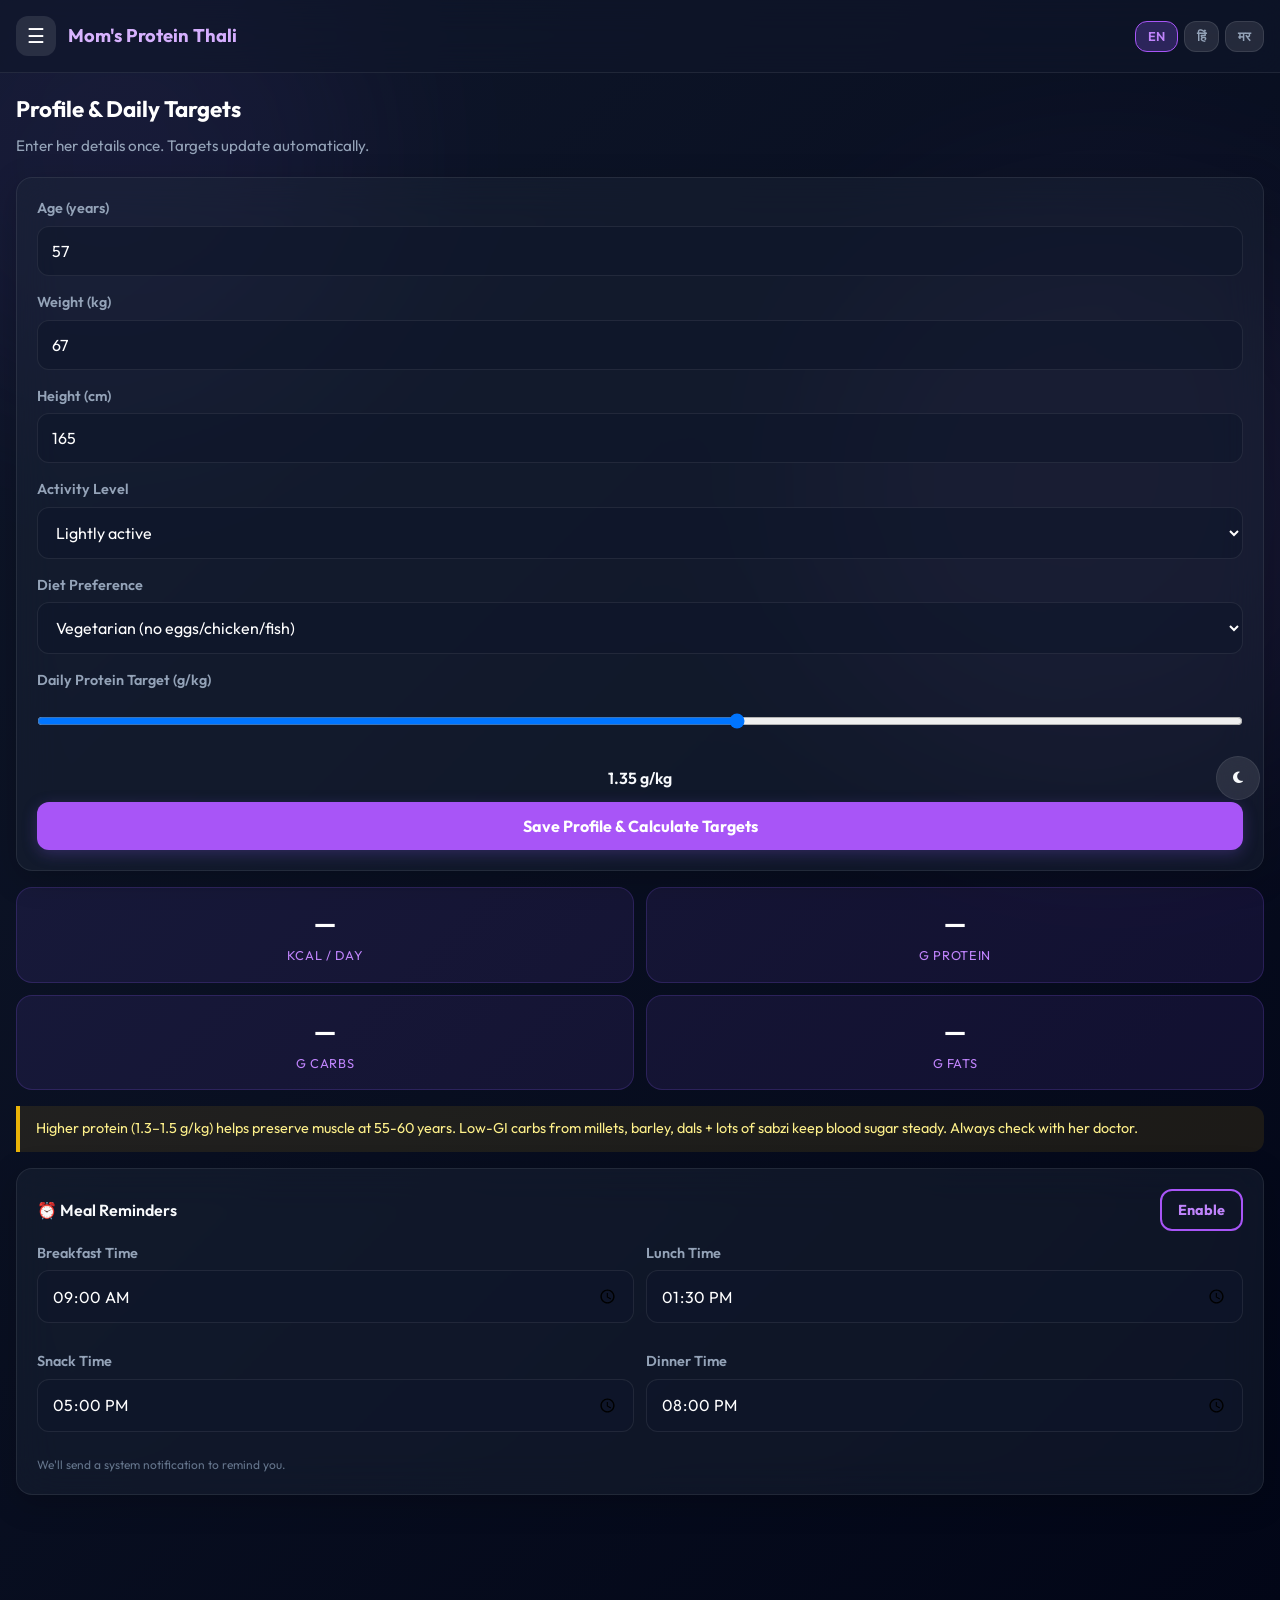
==== foodApp/index.html @ 3f360273 "fix: adjust theme toggle for mobile view and add toggle to Gym App" ====
<!DOCTYPE html>
<html lang="en">
<head>
<meta charset="UTF-8">
<meta name="viewport" content="width=device-width, initial-scale=1.0, maximum-scale=1.0, user-scalable=no">
<title>Mom's Protein Thali - Offline</title>
<link rel="preconnect" href="https://fonts.googleapis.com">
<link rel="preconnect" href="https://fonts.gstatic.com" crossorigin>
<link href="https://fonts.googleapis.com/css2?family=Outfit:wght@300;400;500;600;700;800&display=swap" rel="stylesheet">
<link rel="stylesheet" href="https://cdnjs.cloudflare.com/ajax/libs/font-awesome/6.4.0/css/all.min.css">
<style>
:root {
  --bg-gradient-start: #0f172a; --bg-gradient-end: #020617;
  --card-bg: rgba(30, 41, 59, 0.4); --card-border: rgba(255, 255, 255, 0.08);
  --card-hover-bg: rgba(30, 41, 59, 0.7); --card-hover-border: rgba(139, 92, 246, 0.4);
  --text-main: #f8fafc; --text-muted: #94a3b8;
  --accent: #a855f7; --accent-light: #c084fc; --accent-glow: rgba(139, 92, 246, 0.25);
  --green: #22c55e;
}
*{box-sizing:border-box;margin:0;padding:0}
body{font-family:'Outfit',-apple-system,BlinkMacSystemFont,sans-serif;background:linear-gradient(135deg,var(--bg-gradient-start) 0%,var(--bg-gradient-end) 100%);color:var(--text-main);line-height:1.5;padding-bottom:80px;min-height:100vh;overflow-x:hidden;}
.blob{position:absolute;filter:blur(100px);z-index:-1;opacity:0.5;animation:float 10s infinite alternate ease-in-out;}
.blob-1{top:-10%;left:-10%;width:500px;height:500px;background:rgba(139,92,246,0.15);border-radius:50%;}
.blob-2{bottom:10%;right:-10%;width:600px;height:600px;background:rgba(192,132,252,0.15);border-radius:50%;animation-delay:-5s;}
@keyframes float { 0% { transform:translate(0,0) scale(1); } 100% { transform:translate(50px,30px) scale(1.1); } }

.header{background:rgba(15,23,42,0.6);backdrop-filter:blur(20px);-webkit-backdrop-filter:blur(20px);color:white;padding:16px;display:flex;align-items:center;gap:12px;position:sticky;top:0;z-index:100;border-bottom:1px solid var(--card-border);}
.header h1{font-size:1.15rem;font-weight:700;flex:1;background:linear-gradient(to right,#d8b4fe,#c084fc);-webkit-background-clip:text;-webkit-text-fill-color:transparent;}
.menu-btn{background:rgba(255,255,255,.1);border:none;color:white;width:40px;height:40px;border-radius:12px;font-size:20px;cursor:pointer;transition:background 0.2s;}
.menu-btn:hover{background:rgba(255,255,255,.2);}
.lang-btns{display:flex;gap:6px}
.lang-btn{background:rgba(255,255,255,.1);border:1px solid rgba(255,255,255,0.1);color:var(--text-muted);padding:6px 12px;border-radius:12px;font-size:0.8rem;font-family:'Outfit';font-weight:600;cursor:pointer;transition:all 0.2s;}
.lang-btn.active{background:var(--accent-glow);color:var(--accent-light);border-color:var(--accent);}
.sidebar{position:fixed;top:0;left:-280px;width:280px;height:100%;background:rgba(15,23,42,0.95);backdrop-filter:blur(30px);-webkit-backdrop-filter:blur(30px);z-index:200;transition:left .3s cubic-bezier(0.4,0,0.2,1);border-right:1px solid var(--card-border);display:flex;flex-direction:column}
.sidebar.open{left:0}
.sidebar-header{background:rgba(255,255,255,0.05);color:white;padding:24px 16px;font-weight:700;font-size:1.2rem;border-bottom:1px solid var(--card-border);}
.sidebar nav{flex:1;padding:12px 0}
.sidebar a{display:flex;align-items:center;gap:12px;padding:16px 20px;color:var(--text-muted);text-decoration:none;font-size:1rem;font-weight:500;border-left:4px solid transparent;transition:all 0.2s;}
.sidebar a.active{background:rgba(139,92,246,0.1);color:white;border-left-color:var(--accent);}
.overlay{position:fixed;inset:0;background:rgba(0,0,0,.6);backdrop-filter:blur(4px);z-index:150;display:none}
.overlay.show{display:block}
.section{display:none;padding:20px 16px;position:relative;z-index:10;}
.section.active{display:block}
h2{font-size:1.4rem;font-weight:700;margin-bottom:8px;color:white;}
.sub{color:var(--text-muted);font-size:0.95rem;margin-bottom:20px}
.card{background:var(--card-bg);backdrop-filter:blur(20px);-webkit-backdrop-filter:blur(20px);border-radius:16px;padding:20px;margin-bottom:16px;border:1px solid var(--card-border);box-shadow:0 8px 32px rgba(0,0,0,0.2);}
label{display:block;font-size:0.9rem;font-weight:600;color:var(--text-muted);margin-bottom:6px}
input,select,textarea{width:100%;padding:14px;border:1px solid var(--card-border);border-radius:12px;font-size:1rem;font-family:'Outfit';margin-bottom:16px;background:rgba(15,23,42,0.6);color:white;outline:none;transition:all 0.3s;}
input:focus,select:focus,textarea:focus{border-color:var(--accent);box-shadow:0 0 15px var(--accent-glow);background:rgba(15,23,42,0.8);}
.btn{display:inline-block;background:var(--accent);color:white;border:none;padding:14px 20px;border-radius:12px;font-size:1rem;font-family:'Outfit';font-weight:700;cursor:pointer;text-align:center;transition:all 0.3s;box-shadow:0 4px 15px var(--accent-glow);}
.btn:hover{background:var(--accent-light);transform:translateY(-2px);box-shadow:0 6px 20px var(--accent-glow);}
.btn:active{transform:scale(.98)}
.btn-block{display:block;width:100%}
.btn-outline{background:transparent;color:var(--accent-light);border:2px solid var(--accent);box-shadow:none;}
.btn-outline:hover{background:var(--accent-glow);}
.btn-sm{padding:10px 16px;font-size:0.9rem}
.grid2{display:grid;grid-template-columns:1fr 1fr;gap:12px}
.macro-box{background:rgba(139,92,246,0.1);border-radius:16px;padding:16px;text-align:center;border:1px solid rgba(139,92,246,0.2);}
.macro-box .val{font-size:1.6rem;font-weight:700;color:white;}
.macro-box .lbl{font-size:0.8rem;color:var(--accent-light);text-transform:uppercase;letter-spacing:0.05em;margin-top:4px;}
.meal-card{background:var(--card-bg);border:1px solid var(--card-border);border-radius:16px;padding:16px;margin-bottom:12px;cursor:pointer;transition:all 0.2s;}
.meal-card:hover{border-color:var(--card-hover-border);background:var(--card-hover-bg);transform:translateY(-2px);}
.meal-card h3{font-size:1.05rem;font-weight:700;margin-bottom:6px;color:white;}
.meal-card .macros{font-size:0.85rem;color:var(--text-muted)}
.badge{display:inline-block;background:rgba(34,197,94,0.15);color:var(--green);font-size:0.75rem;font-family:'Outfit';font-weight:700;padding:4px 10px;border-radius:20px;border:1px solid rgba(34,197,94,0.3);}
.filters{display:flex;flex-wrap:wrap;gap:10px;margin-bottom:20px}
.filter-btn{padding:10px 16px;border-radius:12px;border:1px solid var(--card-border);background:rgba(15,23,42,0.5);font-size:0.9rem;font-family:'Outfit';font-weight:600;color:var(--text-muted);cursor:pointer;transition:all 0.2s;}
.filter-btn:hover{color:white;}
.filter-btn.active{background:var(--accent);color:white;border-color:var(--accent);box-shadow:0 4px 15px var(--accent-glow);}
.progress{height:12px;background:rgba(255,255,255,0.1);border-radius:6px;overflow:hidden;margin:10px 0;border:1px solid rgba(255,255,255,0.05);}
.progress-bar{height:100%;background:linear-gradient(90deg,var(--accent),var(--accent-light));border-radius:6px;transition:width .4s cubic-bezier(0.4,0,0.2,1);box-shadow:0 0 10px var(--accent-glow);}
.note{background:rgba(234,179,8,0.1);border-left:4px solid #eab308;padding:12px 16px;border-radius:0 12px 12px 0;font-size:0.9rem;margin:16px 0;color:#fef08a;}
.hidden{display:none}
.toast{position:fixed;bottom:24px;left:50%;transform:translateX(-50%);background:var(--accent);color:white;padding:14px 24px;border-radius:30px;font-size:0.95rem;font-weight:600;z-index:300;display:none;box-shadow:0 8px 25px var(--accent-glow);}
.toast.show{display:block;animation:slideUp 0.3s ease;}
@keyframes slideUp{from{opacity:0;transform:translate(-50%,20px);}to{opacity:1;transform:translate(-50%,0);}}
.qty{font-size:0.8rem;color:var(--text-muted);margin-top:6px}
.cal-day{
  aspect-ratio:1;display:flex;align-items:center;justify-content:center;
  border-radius:12px;font-size:0.9rem;font-weight:500;
  cursor:pointer;position:relative;
  color:var(--text-main);background:rgba(255,255,255,0.05);
  border:1px solid transparent;padding:0;transition:all 0.2s;
}
.cal-day:hover{background:rgba(255,255,255,0.1);}
.cal-day.other-month{color:rgba(255,255,255,0.2);background:transparent;}
.cal-day.today{font-weight:700;border-color:var(--accent-light);color:var(--accent-light);}
.cal-day.has-logs{font-weight:800;color:white;border-color:rgba(255,255,255,0.2);}
.cal-day.has-logs::after{
  content:'';position:absolute;bottom:4px;left:50%;transform:translateX(-50%);
  width:6px;height:6px;border-radius:50%;background:var(--accent);box-shadow:0 0 5px var(--accent-glow);
}
.cal-day.selected{
  background:var(--accent) !important;color:#fff !important;font-weight:700;box-shadow:0 4px 15px var(--accent-glow);border-color:var(--accent);
}
.cal-day.selected.has-logs::after{background:#fff;box-shadow:none;}

    /* --- Light Mode Overrides --- */
    body.light-mode {
      --bg-gradient-start: #f8fafc;
      --bg-gradient-end: #e2e8f0;
      --card-bg: rgba(255, 255, 255, 0.6);
      --card: rgba(255, 255, 255, 0.6); /* plant app uses --card */
      --card-border: rgba(255, 255, 255, 0.9);
      --border: rgba(255, 255, 255, 0.9); /* plant app */
      --card-hover-bg: rgba(255, 255, 255, 0.9);
      --card-hover: rgba(255, 255, 255, 0.9);
      --text-main: #0f172a;
      --text: #0f172a; /* plant app */
      --text-muted: #475569;
      --muted2: #475569; /* plant app */
    }
    body.light-mode .header { background: rgba(255, 255, 255, 0.6); color: #0f172a; border-color: rgba(0,0,0,0.1); }
    body.light-mode .header h1 { -webkit-text-fill-color: #0f172a; background: none; }
    body.light-mode .sidebar { background: rgba(255, 255, 255, 0.9); color: #0f172a; border-color: rgba(0,0,0,0.1); }
    body.light-mode .sidebar-header { color: #0f172a; background: rgba(0,0,0,0.05); }
    body.light-mode h1, body.light-mode h2, body.light-mode h3 { color: #0f172a !important; }
    body.light-mode .macro-box .val, body.light-mode .meal-card h3 { color: #0f172a; }
    body.light-mode input, body.light-mode select, body.light-mode textarea { background: rgba(255,255,255,0.8); color: #0f172a; }
    
    body.light-mode .theme-toggle { background: rgba(0,0,0,0.05); border-color: rgba(0,0,0,0.1); color: #0f172a; }
    body.light-mode .theme-toggle:hover { background: rgba(0,0,0,0.1); }
    body.light-mode .cal-day { color: #0f172a; background: rgba(0,0,0,0.05); }
    
    .theme-toggle {
      position: fixed; bottom: 100px; right: 20px;
      background: rgba(255,255,255,0.1); border: 1px solid var(--card-border, var(--border));
      color: var(--text-main, var(--text)); border-radius: 50%; width: 44px; height: 44px;
      display: flex; align-items: center; justify-content: center; cursor: pointer;
      z-index: 9999; backdrop-filter: blur(10px); transition: all 0.3s;
    }
    .theme-toggle:hover { background: rgba(255,255,255,0.2); transform: scale(1.05); }
    .theme-toggle .light-icon { display: none; }
    body.light-mode .theme-toggle .dark-icon { display: none; }
    body.light-mode .theme-toggle .light-icon { display: block; }
    /* ----------------------------- */

</style>
</head>
<body>
<button onclick="toggleTheme()" class="theme-toggle" aria-label="Toggle Theme">
  <i class="fas fa-moon dark-icon"></i>
  <i class="fas fa-sun light-icon"></i>
</button>
<script>
  if (localStorage.getItem('theme') === 'light') {
    document.body.classList.add('light-mode');
  }
  function toggleTheme() {
    document.body.classList.toggle('light-mode');
    localStorage.setItem('theme', document.body.classList.contains('light-mode') ? 'light' : 'dark');
  }
</script>

<div class="blob blob-1"></div>
<div class="blob blob-2"></div>

<div class="header">
  <button class="menu-btn" onclick="toggleMenu()">☰</button>
  <h1 id="appTitle">Mom's Protein Thali</h1>
  <div class="lang-btns">
    <button class="lang-btn active" onclick="setLang('en')">EN</button>
    <button class="lang-btn" onclick="setLang('hi')">हिं</button>
    <button class="lang-btn" onclick="setLang('mr')">मर</button>
  </div>
</div>

<div class="overlay" id="overlay" onclick="toggleMenu()"></div>
<div class="sidebar" id="sidebar">
  <div class="sidebar-header">Navigation</div>
  <nav>
    <a href="#" class="active" data-sec="profile" onclick="showSec('profile')">👤 Profile & Targets</a>
    <a href="#" data-sec="recipes" onclick="showSec('recipes')">📖 Recipes Library</a>
    <a href="#" data-sec="myfoods" onclick="showSec('myfoods')">🥗 My Foods Database</a>
    <a href="#" data-sec="planner" onclick="showSec('planner')">📅 Daily Planner</a>
    <a href="#" data-sec="tracker" onclick="showSec('tracker')">📊 Macro Tracker</a>
    <a href="#" data-sec="guide" onclick="showSec('guide')">💡 Guide & Tips</a>
  </nav>
  <div style="padding:16px;font-size:12px;color:#94a3b8;border-top:1px solid #e2e8f0">All data stays private in your browser</div>
</div>

<!-- PROFILE -->
<div class="section active" id="sec-profile">
  <h2 id="t-profile">Profile & Daily Targets</h2>
  <p class="sub" id="t-profile-sub">Enter her details once. Targets update automatically.</p>
  <div class="card">
    <label id="l-age">Age (years)</label>
    <input type="number" id="age" value="57">
    <label id="l-weight">Weight (kg)</label>
    <input type="number" id="weight" value="67">
    <label id="l-height">Height (cm)</label>
    <input type="number" id="height" value="165">
    <label id="l-activity">Activity Level</label>
    <select id="activity">
      <option value="1.2">Sedentary</option>
      <option value="1.375" selected>Lightly active</option>
      <option value="1.55">Moderately active</option>
      <option value="1.725">Very active</option>
    </select>
    <label id="l-diet">Diet Preference</label>
    <select id="dietPref" onchange="onDietChange()">
      <option value="veg" selected>Vegetarian (no eggs, chicken or fish)</option>
      <option value="nonveg">Non-Vegetarian (Eggs + Chicken + Fish)</option>
    </select>
    <label id="l-protein">Daily Protein Target (g/kg)</label>
    <input type="range" id="protSlider" min="1.0" max="1.6" step="0.05" value="1.35" oninput="updateProtLabel()">
    <div style="text-align:center;margin:6px 0 12px;font-weight:600" id="protLabel">1.35 g/kg</div>
    <button class="btn btn-block" onclick="calcTargets()" id="btn-save">Save Profile & Calculate Targets</button>
  </div>
  <div class="grid2" style="margin-top:12px">
    <div class="macro-box"><div class="val" id="calTarget">—</div><div class="lbl" id="l-cal">kcal / day</div></div>
    <div class="macro-box"><div class="val" id="protTarget">—</div><div class="lbl" id="l-prot">g protein</div></div>
    <div class="macro-box"><div class="val" id="carbTarget">—</div><div class="lbl" id="l-carb">g carbs</div></div>
    <div class="macro-box"><div class="val" id="fatTarget">—</div><div class="lbl" id="l-fat">g fats</div></div>
  </div>
  <div class="note" id="t-note">Higher protein (1.3–1.5 g/kg) helps preserve muscle at 55-60 years. Low-GI carbs from millets, barley, dals + lots of sabzi keep blood sugar steady. Always check with her doctor.</div>

  <!-- REMINDERS -->
  <div class="card" style="margin-top:14px">
    <div style="display:flex;justify-content:space-between;align-items:center;margin-bottom:12px">
      <div style="font-weight:600;font-size:16px" id="t-rem">⏰ Meal Reminders</div>
      <button class="btn btn-sm btn-outline" onclick="enableNotifications()" id="btn-notify">Enable</button>
    </div>
    <div class="grid2">
      <div>
        <label>Breakfast Time</label>
        <input type="time" id="rem-bf" value="09:00" onchange="saveReminders()">
      </div>
      <div>
        <label>Lunch Time</label>
        <input type="time" id="rem-lu" value="13:30" onchange="saveReminders()">
      </div>
      <div>
        <label>Snack Time</label>
        <input type="time" id="rem-sn" value="17:00" onchange="saveReminders()">
      </div>
      <div>
        <label>Dinner Time</label>
        <input type="time" id="rem-di" value="20:00" onchange="saveReminders()">
      </div>
    </div>
    <div style="font-size:12px;color:#64748b;margin-top:8px">We'll send a system notification to remind you.</div>
  </div>
</div>

<!-- RECIPES -->
<div class="section" id="sec-recipes">
  <h2 id="t-recipes">Recipes Library</h2>
  <p class="sub" id="t-recipes-sub">Tap a recipe → view quantities → Add to Plan</p>
  <div id="db-status" style="font-size:13px;color:#64748b;margin-bottom:10px;padding:8px 12px;background:#f1f5f9;border-radius:10px;">
    Your food database: <strong id="db-count">0</strong> custom items saved
  </div>
  <div class="filters">
    <button class="filter-btn active" onclick="filterMeals('all')">All</button>
    <button class="filter-btn" onclick="filterMeals('breakfast')">Breakfast</button>
    <button class="filter-btn" onclick="filterMeals('lunch')">Lunch</button>
    <button class="filter-btn" onclick="filterMeals('dinner')">Dinner</button>
    <button class="filter-btn" onclick="filterMeals('snack')">Snacks</button>
  </div>
  <button class="btn btn-block" style="margin-bottom:14px" onclick="generateRecipe()" id="btn-gen">✨ Generate New Recipe (uses your ingredients)</button>
  <div id="recipeList"></div>
</div>

<!-- MY FOODS DATABASE -->
<div class="section" id="sec-myfoods">
  <h2 id="t-myfoods">My Foods Database</h2>
  <p class="sub" id="t-myfoods-sub">Add any food from the packet label. Macros are saved for that exact serving size.</p>

  <div class="card">
    <div style="font-weight:600;margin-bottom:10px" id="t-addfood">➕ Add New Food / Ingredient</div>
    
    <label id="l-fname">Food Name</label>
    <input type="text" id="f-name" placeholder="e.g. Multigrain Bread / Greek Yogurt / Boiled Egg">

    <div class="grid2">
      <div>
        <label id="l-fserv">Serving Size</label>
        <input type="number" id="f-serv" placeholder="100" step="0.1" min="0">
      </div>
      <div>
        <label id="l-funit">Unit</label>
        <select id="f-unit">
          <option value="g">grams (g)</option>
          <option value="ml">ml</option>
          <option value="piece">piece</option>
          <option value="slice">slice</option>
          <option value="cup">cup</option>
          <option value="tbsp">tbsp</option>
          <option value="tsp">tsp</option>
          <option value="bowl">bowl</option>
          <option value="packet">packet</option>
        </select>
      </div>
    </div>

    <div class="grid2">
      <div>
        <label id="l-fprot">Protein (g)</label>
        <input type="number" id="f-prot" placeholder="0" step="0.1" min="0">
      </div>
      <div>
        <label id="l-fcarb">Carbs (g)</label>
        <input type="number" id="f-carb" placeholder="0" step="0.1" min="0">
      </div>
      <div>
        <label id="l-ffat">Fat (g)</label>
        <input type="number" id="f-fat" placeholder="0" step="0.1" min="0">
      </div>
      <div>
        <label id="l-fkcal">Calories (kcal)</label>
        <input type="number" id="f-kcal" placeholder="0" step="1" min="0">
      </div>
    </div>

    <button class="btn btn-block" style="margin-top:6px" onclick="addToMyFoods()" id="btn-addfood">Save to My Foods Database</button>
  </div>

  <div class="card">
    <div style="font-weight:600;margin-bottom:8px" id="t-foodlist">Saved Foods (<span id="food-count">0</span>)</div>
    <div id="myFoodsList" style="font-size:14px"></div>
  </div>
</div>

<!-- PLANNER -->
<div class="section" id="sec-planner">
  <h2 id="t-planner">Daily Planner</h2>
  <p class="sub" id="t-planner-sub">Select meals or generate a full day</p>
  <div class="card">
    <label id="l-bf">Breakfast</label>
    <select id="sel-bf" onchange="updatePlanTotals()"></select>
    <label id="l-sn1">Snack 1</label>
    <select id="sel-sn1" onchange="updatePlanTotals()"></select>
    <label id="l-lu">Lunch</label>
    <select id="sel-lu" onchange="updatePlanTotals()"></select>
    <label id="l-sn2">Snack 2</label>
    <select id="sel-sn2" onchange="updatePlanTotals()"></select>
    <label id="l-di">Dinner</label>
    <select id="sel-di" onchange="updatePlanTotals()"></select>
  </div>
  <div class="card">
    <div style="font-weight:600;margin-bottom:8px" id="t-totals">Plan Totals</div>
    <div>Protein: <strong id="planP">0</strong> g &nbsp;|&nbsp; Carbs: <strong id="planC">0</strong> g &nbsp;|&nbsp; Fat: <strong id="planF">0</strong> g &nbsp;|&nbsp; Cal: <strong id="planK">0</strong></div>
    <div class="progress"><div class="progress-bar" id="planBar" style="width:0%"></div></div>
    <button class="btn btn-block" style="margin-top:12px" onclick="addPlanToTracker()" id="btn-addplan">Add Entire Plan to Tracker</button>
  </div>
  <button class="btn btn-outline btn-block" onclick="generateFullDay()" id="btn-fullday">🎲 Generate Full Day</button>
</div>

<!-- TRACKER -->
<div class="section" id="sec-tracker">
  <h2 id="t-tracker">Macro Tracker</h2>
  <p class="sub" id="t-tracker-sub">Tap a date on the calendar to view or log that day</p>

  <!-- CALENDAR -->
  <div class="card" style="padding:12px">
    <div style="display:flex;align-items:center;justify-content:space-between;margin-bottom:10px">
      <button type="button" onclick="calPrevMonth()" style="background:#f1f5f9;border:none;border-radius:8px;width:36px;height:36px;font-size:18px;cursor:pointer">‹</button>
      <div id="cal-month-label" style="font-weight:700;font-size:16px"></div>
      <button type="button" onclick="calNextMonth()" style="background:#f1f5f9;border:none;border-radius:8px;width:36px;height:36px;font-size:18px;cursor:pointer">›</button>
    </div>
    <div id="cal-weekdays" style="display:grid;grid-template-columns:repeat(7,1fr);text-align:center;font-size:11px;color:#94a3b8;font-weight:600;margin-bottom:4px">
      <div>Su</div><div>Mo</div><div>Tu</div><div>We</div><div>Th</div><div>Fr</div><div>Sa</div>
    </div>
    <div id="cal-days" style="display:grid;grid-template-columns:repeat(7,1fr);gap:3px"></div>
    <div style="display:flex;gap:12px;margin-top:10px;font-size:11px;color:#64748b;justify-content:center">
      <span><span style="display:inline-block;width:8px;height:8px;border-radius:50%;background:#f97316;margin-right:4px"></span> Has logs</span>
      <span><span style="display:inline-block;width:8px;height:8px;border-radius:50%;background:#ea580c;margin-right:4px"></span> Selected</span>
    </div>
    <!-- hidden field so existing code still works -->
    <input type="hidden" id="trackDate">
  </div>

  <div class="card">
    <div style="font-weight:600;margin:0 0 6px" id="t-today">Today's Intake</div>
    <div>Protein: <strong id="trackP">0</strong> / <span id="goalP">—</span> g</div>
    <div class="progress"><div class="progress-bar" id="barP" style="width:0%"></div></div>
    <div>Carbs: <strong id="trackC">0</strong> / <span id="goalC">—</span> g</div>
    <div class="progress"><div class="progress-bar" id="barC" style="width:0%"></div></div>
    <div>Fat: <strong id="trackF">0</strong> / <span id="goalF">—</span> g</div>
    <div class="progress"><div class="progress-bar" id="barF" style="width:0%"></div></div>
    <div style="margin-top:8px">Calories: <strong id="trackK">0</strong></div>
  </div>

  <!-- LOG FROM MY DATABASE WITH QUANTITY -->
  <div class="card">
    <div style="font-weight:600;margin-bottom:8px" id="t-logdb">📋 Log from My Foods Database</div>
    <p style="font-size:13px;color:#64748b;margin-bottom:10px" id="t-logdb-sub">Select a food you saved, enter how much you actually ate, and macros will scale automatically.</p>
    
    <label id="l-dbfood">Select Food</label>
    <select id="db-food-select" onchange="onDbFoodSelect()">
      <option value="">— Choose from your database —</option>
    </select>

    <div id="db-qty-area" style="display:none">
      <div class="grid2" style="margin-top:8px">
        <div>
          <label id="l-dbqty">Quantity you ate</label>
          <input type="number" id="db-qty" step="0.1" min="0" oninput="updateScaledMacros()">
        </div>
        <div>
          <label id="l-dbunit">Unit</label>
          <input type="text" id="db-unit" readonly style="background:#f8fafc">
        </div>
      </div>
      <div style="background:#f0fdf4;border-radius:10px;padding:10px;margin-top:8px;font-size:13px">
        <div id="db-base-info" style="color:#64748b;margin-bottom:4px"></div>
        <div id="db-scaled-info" style="font-weight:600;color:#166534"></div>
      </div>
      <button class="btn btn-block" style="margin-top:10px" onclick="logScaledFood()" id="btn-logscaled">Add Scaled Amount to Log</button>
    </div>
  </div>

  <div class="card">
    <div style="font-weight:600;margin-bottom:8px" id="t-quick">Quick Add</div>
    <div class="grid2" id="quickAdds"></div>
  </div>
  <div class="card">
    <div style="font-weight:600;margin-bottom:8px" id="t-log">Logged Items</div>
    <div id="logList" style="font-size:14px"></div>
    <button class="btn btn-outline btn-block" style="margin-top:10px" onclick="clearLog()" id="btn-clear">Clear Today's Log</button>
  </div>
</div>

<!-- GUIDE -->
<div class="section" id="sec-guide">
  <h2 id="t-guide">Guide & Tips</h2>
  <div class="card" id="guideContent">
    <p><strong>Why higher protein?</strong><br>At 55-60 years, the body needs more protein (1.2–1.5 g/kg) to maintain muscle and strength.</p>
    <p style="margin-top:10px"><strong>Best low-GI Indian choices:</strong><br>• Millets: jowar, bajra, ragi, foxtail<br>• Barley (jau), whole dals, moong, chana<br>• Lots of non-starchy sabzi (lauki, bhindi, palak, methi)<br>• Paneer, soya, hung curd, sprouts</p>
    <p style="margin-top:10px"><strong>Simple rules:</strong><br>1. Eat protein + veggies first, then carbs<br>2. Use minimal oil / non-stick<br>3. Add lemon & spices for taste without calories<br>4. Stay consistent – small daily wins matter most</p>
    <p style="margin-top:10px;font-size:13px;color:#64748b">This is not medical advice. Please consult her doctor if she has diabetes, kidney issues or any health concerns.</p>
  </div>
</div>

<!-- Recipe Detail Modal -->
<div id="modal" style="display:none;position:fixed;inset:0;background:rgba(0,0,0,.5);z-index:250;padding:20px;overflow:auto">
  <div style="background:white;border-radius:16px;padding:20px;max-width:400px;margin:40px auto">
    <h3 id="m-title" style="font-size:18px;margin-bottom:8px"></h3>
    <div id="m-badge" style="margin-bottom:8px"></div>
    <p id="m-desc" style="font-size:14px;color:#475569;margin-bottom:10px"></p>
    <div class="qty" id="m-qty"></div>
    <div style="margin:12px 0;font-size:14px">
      <strong id="m-macros"></strong>
    </div>
    <button class="btn btn-block" onclick="addToPlanFromModal()" id="m-add">Add to Plan</button>
    <button class="btn btn-outline btn-block" style="margin-top:8px" onclick="openYT()" id="m-yt">▶ Watch on YouTube</button>
    <button class="btn-outline btn-block" style="margin-top:8px;background:#f1f5f9;border:none;padding:10px;border-radius:10px" onclick="closeModal()">Close</button>
  </div>
</div>

<div class="toast" id="toast"></div>

<script>
// ========== DATA ==========
const meals = [
  // ========== VEGETARIAN ==========
  // Breakfast
  {id:1, isVeg:true, cat:'breakfast', name:{en:'Moong Dal Chilla (2) with Paneer Stuffing + Curd',hi:'मूंग दाल चिल्ला (2) पनीर स्टफिंग + दही',mr:'मूग डाळ चिल्ला (२) पनीर स्टफिंग + दही'}, p:28, c:32, f:12, k:350, qty:{en:'80g moong dal batter, 60g paneer stuffing, 100g curd',hi:'80g मूंग दाल बैटर, 60g पनीर, 100g दही',mr:'80g मूग डाळ बॅटर, 60g पनीर, 100g दही'}, desc:{en:'High protein, low GI, easy to digest',hi:'हाई प्रोटीन, लो GI, आसानी से पचने वाला',mr:'हाय प्रोटीन, लो GI, पचण्यास सोपे'}},
  {id:2, isVeg:true, cat:'breakfast', name:{en:'Besan Chilla (2) + Hung Curd + Sprouts',hi:'बेसन चिल्ला (2) + हंग कर्ड + स्प्राउट्स',mr:'बेसन चिल्ला (२) + हंग कर्ड + स्प्राउट्स'}, p:26, c:30, f:10, k:320, qty:{en:'70g besan, 120g hung curd, 50g mixed sprouts',hi:'70g बेसन, 120g हंग कर्ड, 50g स्प्राउट्स',mr:'70g बेसन, 120g हंग कर्ड, 50g स्प्राउट्स'}, desc:{en:'Protein packed, filling breakfast',hi:'प्रोटीन से भरपूर नाश्ता',mr:'प्रोटीनयुक्त नाश्ता'}},
  {id:3, isVeg:true, cat:'breakfast', name:{en:'Ragi Dosa (2) + Sambar + Coconut Chutney',hi:'रागी डोसा (2) + सांभर + नारियल चटनी',mr:'रागी डोसा (२) + सांभार + खोबर्याची चटणी'}, p:18, c:42, f:9, k:320, qty:{en:'2 ragi dosas (~80g flour), 150ml sambar, 30g chutney',hi:'2 रागी डोसा, 150ml सांभर, 30g चटनी',mr:'2 रागी डोसा, 150ml सांभार, 30g चटणी'}, desc:{en:'Millet based, good calcium',hi:'बाजरे पर आधारित, अच्छा कैल्शियम',mr:'बाजरी आधारित, चांगले कॅल्शियम'}},
  {id:4, isVeg:true, cat:'breakfast', name:{en:'Paneer Bhurji + 1 Jowar Roti + Cucumber',hi:'पनीर भुर्जी + 1 ज्वार रोटी + खीरा',mr:'पनीर भुर्जी + १ ज्वारी रोटी + काकडी'}, p:30, c:28, f:16, k:380, qty:{en:'100g paneer, 1 jowar roti (~40g), 100g cucumber',hi:'100g पनीर, 1 ज्वार रोटी, 100g खीरा',mr:'100g पनीर, १ ज्वारी रोटी, 100g काकडी'}, desc:{en:'Classic high protein start',hi:'क्लासिक हाई प्रोटीन शुरुआत',mr:'क्लासिक हाय प्रोटीन सुरुवात'}},
  // Lunch
  {id:5, isVeg:true, cat:'lunch', name:{en:'Rajma (1 cup) + Brown Rice (½ cup) + Salad',hi:'राजमा (1 कप) + ब्राउन राइस (½ कप) + सलाद',mr:'राजमा (१ कप) + ब्राउन राईस (½ कप) + सलाड'}, p:24, c:48, f:8, k:360, qty:{en:'180g cooked rajma, 80g cooked brown rice, mixed salad',hi:'180g पका हुआ राजमा, 80g ब्राउन राइस, सलाद',mr:'180g शिजवलेला राजमा, 80g ब्राउन राईस, सलाड'}, desc:{en:'Fiber + protein, steady energy',hi:'फाइबर + प्रोटीन, स्थिर ऊर्जा',mr:'फायबर + प्रोटीन, स्थिर ऊर्जा'}},
  {id:6, isVeg:true, cat:'lunch', name:{en:'Soya Chunk Curry + Jowar Roti (2) + Lauki',hi:'सोया चंक करी + ज्वार रोटी (2) + लौकी',mr:'सोया चंक करी + ज्वारी रोटी (२) + दुधी'}, p:32, c:38, f:10, k:370, qty:{en:'60g dry soya chunks (rehydrated), 2 jowar rotis, 150g lauki sabzi',hi:'60g सोया चंक, 2 ज्वार रोटी, 150g लौकी',mr:'60g सोया चंक, २ ज्वारी रोट्या, 150g दुधी'}, desc:{en:'Very high protein, low GI',hi:'बहुत हाई प्रोटीन, लो GI',mr:'खूप हाय प्रोटीन, लो GI'}},
  {id:7, isVeg:true, cat:'lunch', name:{en:'Palak Paneer + 1 Multigrain Roti + Curd',hi:'पालक पनीर + 1 मल्टीग्रेन रोटी + दही',mr:'पालक पनीर + १ मल्टीग्रेन रोटी + दही'}, p:28, c:30, f:18, k:400, qty:{en:'100g paneer, 150g palak, 1 multigrain roti, 100g curd',hi:'100g पनीर, 150g पालक, 1 रोटी, 100g दही',mr:'100g पनीर, 150g पालक, १ रोटी, 100g दही'}, desc:{en:'Iron + protein combo',hi:'आयरन + प्रोटीन कॉम्बो',mr:'लोह + प्रोटीन कॉम्बो'}},
  {id:8, isVeg:true, cat:'lunch', name:{en:'Chana Masala + Foxtail Millet + Raita',hi:'चना मसाला + फॉक्सटेल मिलेट + रायता',mr:'चना मसाला + कांगणी + रायता'}, p:22, c:45, f:9, k:350, qty:{en:'150g cooked chana, 80g cooked foxtail millet, 100g raita',hi:'150g चना, 80g मिलेट, 100g रायता',mr:'150g चना, 80g कांगणी, 100g रायता'}, desc:{en:'Millet based complete meal',hi:'मिलेट आधारित पूरा भोजन',mr:'मिलेट आधारित पूर्ण जेवण'}},
  // Dinner
  {id:9, isVeg:true, cat:'dinner', name:{en:'Moong Dal Khichdi (Barley) + Kadhi + Salad',hi:'मूंग दाल खिचड़ी (जौ) + कढ़ी + सलाद',mr:'मूग डाळ खिचडी (जव) + कढी + सलाड'}, p:20, c:40, f:8, k:310, qty:{en:'60g moong + 40g barley, 150ml kadhi, mixed salad',hi:'60g मूंग + 40g जौ, 150ml कढ़ी, सलाद',mr:'60g मूग + 40g जव, 150ml कढी, सलाड'}, desc:{en:'Light, easy to digest dinner',hi:'हल्का, आसानी से पचने वाला रात का खाना',mr:'हलके, पचण्यास सोपे रात्रीचे जेवण'}},
  {id:10, isVeg:true, cat:'dinner', name:{en:'Grilled Paneer Tikka + Mixed Veg + 1 Roti',hi:'ग्रिल्ड पनीर टिक्का + मिक्स्ड वेज + 1 रोटी',mr:'ग्रिल्ड पनीर टिक्का + मिक्स्ड भाजी + १ रोटी'}, p:30, c:25, f:16, k:370, qty:{en:'120g paneer tikka, 150g mixed veg, 1 small roti',hi:'120g पनीर टिक्का, 150g सब्जी, 1 छोटी रोटी',mr:'120g पनीर टिक्का, 150g भाजी, १ छोटी रोटी'}, desc:{en:'High protein, low carb dinner',hi:'हाई प्रोटीन, लो कार्ब डिनर',mr:'हाय प्रोटीन, लो कार्ब डिनर'}},
  {id:11, isVeg:true, cat:'dinner', name:{en:'Vegetable Sambar + Quinoa / Millet + Beans',hi:'वेजिटेबल सांभर + क्विनोआ / मिलेट + बीन्स',mr:'भाजी सांभार + क्विनोआ / मिलेट + बीन्स'}, p:18, c:42, f:7, k:300, qty:{en:'200ml sambar, 80g cooked millet/quinoa, 80g beans',hi:'200ml सांभर, 80g मिलेट, 80g बीन्स',mr:'200ml सांभार, 80g मिलेट, 80g बीन्स'}, desc:{en:'Light South Indian style',hi:'हल्का साउथ इंडियन स्टाइल',mr:'हलके साउथ इंडियन स्टाइल'}},
  {id:12, isVeg:true, cat:'dinner', name:{en:'Dal Tadka + 1 Jowar Roti + Bhindi Sabzi',hi:'दाल तड़का + 1 ज्वार रोटी + भिंडी सब्जी',mr:'डाळ तडका + १ ज्वारी रोटी + भेंडी भाजी'}, p:20, c:35, f:10, k:310, qty:{en:'150g dal, 1 jowar roti, 120g bhindi',hi:'150g दाल, 1 ज्वार रोटी, 120g भिंडी',mr:'150g डाळ, १ ज्वारी रोटी, 120g भेंडी'}, desc:{en:'Classic comforting dinner',hi:'क्लासिक आरामदायक डिनर',mr:'क्लासिक आरामदायी डिनर'}},
  // Snacks
  {id:13, isVeg:true, cat:'snack', name:{en:'Roasted Masala Chana (50g) + Cucumber',hi:'रोस्टेड मसाला चना (50g) + खीरा',mr:'रोस्टेड मसाला चणा (50g) + काकडी'}, p:17, c:22, f:6, k:200, qty:{en:'50g roasted chana, 100g cucumber',hi:'50g रोस्टेड चना, 100g खीरा',mr:'50g रोस्टेड चणा, 100g काकडी'}, desc:{en:'Crunchy high protein snack',hi:'कुरकुरा हाई प्रोटीन स्नैक',mr:'कुरकुरीत हाय प्रोटीन स्नॅक'}},
  {id:14, isVeg:true, cat:'snack', name:{en:'Hung Curd Bowl (150g) with Veggies',hi:'हंग कर्ड बाउल (150g) सब्जियों के साथ',mr:'हंग कर्ड बाउल (150g) भाज्यांसह'}, p:15, c:10, f:5, k:140, qty:{en:'150g hung curd, chopped cucumber tomato onion',hi:'150g हंग कर्ड, कटा खीरा टमाटर प्याज',mr:'150g हंग कर्ड, काकडी टोमॅटो कांदा'}, desc:{en:'Cooling & protein rich',hi:'ठंडा और प्रोटीन युक्त',mr:'थंड आणि प्रोटीनयुक्त'}},
  {id:15, isVeg:true, cat:'snack', name:{en:'Sattu Drink + Roasted Makhana',hi:'सत्तू ड्रिंक + रोस्टेड मखाना',mr:'सत्तू ड्रिंक + रोस्टेड मखाना'}, p:13, c:28, f:4, k:190, qty:{en:'30g sattu powder, 20g makhana',hi:'30g सत्तू, 20g मखाना',mr:'30g सत्तू, 20g मखाना'}, desc:{en:'Traditional cooling protein drink',hi:'पारंपरिक ठंडा प्रोटीन ड्रिंक',mr:'पारंपरिक थंड प्रोटीन ड्रिंक'}},
  {id:16, isVeg:true, cat:'snack', name:{en:'Mixed Sprouts Chaat (1 cup)',hi:'मिक्स्ड स्प्राउट्स चाट (1 कप)',mr:'मिक्स्ड स्प्राउट्स चाट (१ कप)'}, p:16, c:24, f:3, k:180, qty:{en:'120g mixed sprouts, onion tomato lemon chaat masala',hi:'120g स्प्राउट्स, प्याज टमाटर नींबू चाट मसाला',mr:'120g स्प्राउट्स, कांदा टोमॅटो लिंबू चाट मसाला'}, desc:{en:'Fresh & filling',hi:'ताजा और भरपेट',mr:'ताजे आणि पोटभर'}},
  {id:17, isVeg:true, cat:'snack', name:{en:'Grilled Paneer (70g) with Capsicum',hi:'ग्रिल्ड पनीर (70g) शिमला मिर्च के साथ',mr:'ग्रिल्ड पनीर (70g) ढोबळी मिरचीसह'}, p:24, c:6, f:14, k:250, qty:{en:'70g paneer, 50g capsicum, spices',hi:'70g पनीर, 50g शिमला मिर्च, मसाले',mr:'70g पनीर, 50g ढोबळी मिरची, मसाले'}, desc:{en:'Highest protein snack option',hi:'सबसे ज्यादा प्रोटीन वाला स्नैक',mr:'सर्वाधिक प्रोटीन असलेला स्नॅक'}},
  {id:18, isVeg:true, cat:'snack', name:{en:'Boiled Chana Salad (1 cup)',hi:'उबला चना सलाद (1 कप)',mr:'उकडलेला चणा सलाड (१ कप)'}, p:14, c:26, f:3, k:180, qty:{en:'120g boiled chana, onion tomato lemon',hi:'120g उबला चना, प्याज टमाटर नींबू',mr:'120g उकडलेला चणा, कांदा टोमॅटो लिंबू'}, desc:{en:'Simple & effective',hi:'सरल और प्रभावी',mr:'सोपे आणि प्रभावी'}},

  // ========== NON-VEGETARIAN (Eggs, Chicken, Fish - Indian style, light) ==========
  // Breakfast
  {id:19, isVeg:false, cat:'breakfast', name:{en:'Egg Bhurji (2 eggs) + 1 Jowar Roti + Salad',hi:'अंडा भुर्जी (2 अंडे) + 1 ज्वार रोटी + सलाद',mr:'अंडी भुर्जी (२ अंडी) + १ ज्वारी रोटी + सलाड'}, p:22, c:24, f:14, k:310, qty:{en:'2 eggs, 1 jowar roti (~40g), cucumber-tomato salad, minimal oil',hi:'2 अंडे, 1 ज्वार रोटी, खीरा-टमाटर सलाद, कम तेल',mr:'२ अंडी, १ ज्वारी रोटी, काकडी-टोमॅटो सलाड, कमी तेल'}, desc:{en:'Classic high-protein Indian breakfast',hi:'क्लासिक हाई-प्रोटीन भारतीय नाश्ता',mr:'क्लासिक हाय-प्रोटीन भारतीय नाश्ता'}},
  {id:20, isVeg:false, cat:'breakfast', name:{en:'Boiled Eggs (2) + Sprouts Salad + Curd',hi:'उबले अंडे (2) + स्प्राउट्स सलाद + दही',mr:'उकडलेली अंडी (२) + स्प्राउट्स सलाड + दही'}, p:24, c:18, f:12, k:280, qty:{en:'2 whole eggs (boiled), 80g mixed sprouts, 100g curd',hi:'2 उबले अंडे, 80g स्प्राउट्स, 100g दही',mr:'२ उकडलेली अंडी, 80g स्प्राउट्स, 100g दही'}, desc:{en:'Simple, clean protein start',hi:'सरल, साफ प्रोटीन शुरुआत',mr:'सोपे, स्वच्छ प्रोटीन सुरुवात'}},
  {id:21, isVeg:false, cat:'breakfast', name:{en:'Egg White Omelette (3 whites) + Veggies + Multigrain Toast',hi:'अंडे की सफेदी आमलेट (3) + सब्जियां + मल्टीग्रेन टोस्ट',mr:'अंडी पांढरे आमलेट (३) + भाज्या + मल्टीग्रेन टोस्ट'}, p:20, c:28, f:6, k:250, qty:{en:'3 egg whites, onion-tomato-capsicum, 1 multigrain toast',hi:'3 अंडे की सफेदी, प्याज-टमाटर-शिमला मिर्च, 1 टोस्ट',mr:'३ अंडी पांढरे, कांदा-टोमॅटो-ढोबळी मिरची, १ टोस्ट'}, desc:{en:'Low fat, high protein',hi:'कम फैट, ज्यादा प्रोटीन',mr:'कमी फॅट, जास्त प्रोटीन'}},
  // Lunch
  {id:22, isVeg:false, cat:'lunch', name:{en:'Light Chicken Curry (100g) + 1 Jowar Roti + Salad',hi:'लाइट चिकन करी (100g) + 1 ज्वार रोटी + सलाद',mr:'लाइट चिकन करी (100g) + १ ज्वारी रोटी + सलाड'}, p:32, c:28, f:12, k:350, qty:{en:'100g boneless chicken (home-style light gravy), 1 jowar roti, mixed salad',hi:'100g चिकन (हल्की ग्रेवी), 1 ज्वार रोटी, सलाद',mr:'100g चिकन (हलकी ग्रेव्ही), १ ज्वारी रोटी, सलाड'}, desc:{en:'High protein, controlled oil Indian style',hi:'हाई प्रोटीन, कम तेल वाली भारतीय स्टाइल',mr:'हाय प्रोटीन, कमी तेल भारतीय स्टाइल'}},
  {id:23, isVeg:false, cat:'lunch', name:{en:'Grilled Chicken Breast (120g) + Millet + Veggies',hi:'ग्रिल्ड चिकन ब्रेस्ट (120g) + मिलेट + सब्जियां',mr:'ग्रिल्ड चिकन ब्रेस्ट (120g) + मिलेट + भाज्या'}, p:38, c:30, f:8, k:340, qty:{en:'120g grilled chicken breast, 70g cooked millet, steamed veggies',hi:'120g ग्रिल्ड चिकन, 70g मिलेट, स्टीम्ड सब्जियां',mr:'120g ग्रिल्ड चिकन, 70g मिलेट, स्टीम भाज्या'}, desc:{en:'Very high protein, low fat',hi:'बहुत हाई प्रोटीन, कम फैट',mr:'खूप हाय प्रोटीन, कमी फॅट'}},
  {id:24, isVeg:false, cat:'lunch', name:{en:'Fish Curry (Rohu/Pomfret style, 100g) + Brown Rice + Salad',hi:'मछली करी (रोहू/पोम्फ्रेट, 100g) + ब्राउन राइस + सलाद',mr:'मासा करी (रोहू/पोम्फ्रेट, 100g) + ब्राउन राईस + सलाड'}, p:28, c:35, f:10, k:340, qty:{en:'100g fish piece, light onion-tomato gravy, 70g brown rice, salad',hi:'100g मछली, हल्की ग्रेवी, 70g ब्राउन राइस, सलाद',mr:'100g मासा, हलकी ग्रेव्ही, 70g ब्राउन राईस, सलाड'}, desc:{en:'Omega-3 rich, light Indian fish curry',hi:'ओमेगा-3 से भरपूर, हल्की मछली करी',mr:'ओमेगा-3 युक्त, हलकी मासा करी'}},
  {id:25, isVeg:false, cat:'lunch', name:{en:'Egg Curry (2 eggs) + 1 Multigrain Roti + Lauki Sabzi',hi:'अंडा करी (2 अंडे) + 1 मल्टीग्रेन रोटी + लौकी सब्जी',mr:'अंडी करी (२ अंडी) + १ मल्टीग्रेन रोटी + दुधी भाजी'}, p:24, c:30, f:14, k:340, qty:{en:'2 eggs in light gravy, 1 multigrain roti, 150g lauki sabzi',hi:'2 अंडे हल्की ग्रेवी में, 1 रोटी, 150g लौकी',mr:'२ अंडी हलकी ग्रेव्हीत, १ रोटी, 150g दुधी'}, desc:{en:'Comforting & protein rich',hi:'आरामदायक और प्रोटीन युक्त',mr:'आरामदायी आणि प्रोटीनयुक्त'}},
  // Dinner
  {id:26, isVeg:false, cat:'dinner', name:{en:'Grilled Fish (100g) + Steamed Veggies + 1 Small Roti',hi:'ग्रिल्ड मछली (100g) + स्टीम्ड सब्जियां + 1 छोटी रोटी',mr:'ग्रिल्ड मासा (100g) + स्टीम भाज्या + १ छोटी रोटी'}, p:28, c:20, f:8, k:260, qty:{en:'100g grilled fish (lemon-pepper or light masala), steamed veggies, 1 small roti',hi:'100g ग्रिल्ड मछली, स्टीम्ड सब्जियां, 1 छोटी रोटी',mr:'100g ग्रिल्ड मासा, स्टीम भाज्या, १ छोटी रोटी'}, desc:{en:'Light, high protein dinner',hi:'हल्का, हाई प्रोटीन डिनर',mr:'हलके, हाय प्रोटीन डिनर'}},
  {id:27, isVeg:false, cat:'dinner', name:{en:'Chicken Tikka (100g) + Salad Bowl + Curd',hi:'चिकन टिक्का (100g) + सलाद बाउल + दही',mr:'चिकन टिक्का (100g) + सलाड बाउल + दही'}, p:32, c:12, f:10, k:270, qty:{en:'100g chicken tikka (tandoori style, low oil), large salad, 100g curd',hi:'100g चिकन टिक्का, बड़ा सलाद, 100g दही',mr:'100g चिकन टिक्का, मोठा सलाड, 100g दही'}, desc:{en:'Low carb, high protein',hi:'लो कार्ब, हाई प्रोटीन',mr:'लो कार्ब, हाय प्रोटीन'}},
  {id:28, isVeg:false, cat:'dinner', name:{en:'Egg White Bhurji + Mixed Veg + 1 Roti',hi:'अंडे की सफेदी भुर्जी + मिक्स्ड वेज + 1 रोटी',mr:'अंडी पांढरे भुर्जी + मिक्स्ड भाजी + १ रोटी'}, p:22, c:25, f:6, k:240, qty:{en:'4 egg whites, mixed veggies, 1 small roti',hi:'4 अंडे की सफेदी, मिक्स्ड सब्जियां, 1 छोटी रोटी',mr:'४ अंडी पांढरे, मिक्स्ड भाज्या, १ छोटी रोटी'}, desc:{en:'Very light & protein focused',hi:'बहुत हल्का और प्रोटीन फोकस्ड',mr:'खूप हलके आणि प्रोटीन फोकस्ड'}},
  // Snacks
  {id:29, isVeg:false, cat:'snack', name:{en:'Boiled Egg (1) + Cucumber Sticks',hi:'उबला अंडा (1) + खीरा स्टिक्स',mr:'उकडलेली अंडी (१) + काकडी स्टिक्स'}, p:13, c:4, f:6, k:120, qty:{en:'1 boiled egg, 100g cucumber',hi:'1 उबला अंडा, 100g खीरा',mr:'१ उकडलेली अंडी, 100g काकडी'}, desc:{en:'Quick clean protein',hi:'तेज साफ प्रोटीन',mr:'वेगवान स्वच्छ प्रोटीन'}},
  {id:30, isVeg:false, cat:'snack', name:{en:'Grilled Chicken Cubes (50g) + Veggies',hi:'ग्रिल्ड चिकन क्यूब्स (50g) + सब्जियां',mr:'ग्रिल्ड चिकन क्यूब्स (50g) + भाज्या'}, p:18, c:5, f:4, k:130, qty:{en:'50g grilled chicken, capsicum/onion',hi:'50g ग्रिल्ड चिकन, शिमला मिर्च/प्याज',mr:'50g ग्रिल्ड चिकन, ढोबळी मिरची/कांदा'}, desc:{en:'High protein mini snack',hi:'हाई प्रोटीन मिनी स्नैक',mr:'हाय प्रोटीन मिनी स्नॅक'}},
  {id:31, isVeg:false, cat:'snack', name:{en:'Fish Tikka Piece (60g) + Lemon',hi:'मछली टिक्का पीस (60g) + नींबू',mr:'मासा टिक्का पीस (60g) + लिंबू'}, p:16, c:2, f:5, k:120, qty:{en:'60g fish tikka, lemon, light spices',hi:'60g मछली टिक्का, नींबू, हल्के मसाले',mr:'60g मासा टिक्का, लिंबू, हलके मसाले'}, desc:{en:'Light & protein rich',hi:'हल्का और प्रोटीन युक्त',mr:'हलके आणि प्रोटीनयुक्त'}}
];

let lang = 'en';
let currentFilter = 'all';
let selectedMeal = null;
let log = [];
let targets = {cal:0, p:0, c:0, f:0};
let dietPref = 'veg'; // 'veg' or 'nonveg'

// Safe storage (works even when localStorage is blocked by sandbox / iOS)
const memoryStore = {};
function safeSet(key, value) {
  try {
    localStorage.setItem(key, value);
  } catch (e) {
    memoryStore[key] = value;
  }
}
function safeGet(key) {
  try {
    return localStorage.getItem(key);
  } catch (e) {
    return memoryStore[key] || null;
  }
}

function getFilteredMeals(cat) {
  let list = meals;
  // Strict: Vegetarian mode never shows eggs, chicken or fish
  if (dietPref === 'veg') {
    list = list.filter(m => m.isVeg === true);
  }
  // Non-veg mode shows all recipes
  if (cat && cat !== 'all') {
    list = list.filter(m => m.cat === cat);
  }
  return list;
}

function onDietChange() {
  dietPref = document.getElementById('dietPref').value;
  renderRecipes();
  fillSelects();
  if (dietPref === 'veg') {
    toast(lang==='hi' ? 'केवल शाकाहारी रेसिपी (अंडा/चिकन/मछली नहीं)' : lang==='mr' ? 'फक्त शाकाहारी रेसिपी (अंडी/चिकन/मासा नाही)' : 'Only vegetarian recipes (no eggs/chicken/fish)');
  } else {
    toast(lang==='hi' ? 'मांसाहारी विकल्प जोड़े गए (अंडे + चिकन + मछली)' : lang==='mr' ? 'मांसाहारी पर्याय जोडले (अंडी + चिकन + मासा)' : 'Non-veg options added (Eggs + Chicken + Fish)');
  }
}

// ========== UI HELPERS ==========
function toggleMenu(){
  document.getElementById('sidebar').classList.toggle('open');
  document.getElementById('overlay').classList.toggle('show');
}
function showSec(id){
  document.querySelectorAll('.section').forEach(s=>s.classList.remove('active'));
  document.getElementById('sec-'+id).classList.add('active');
  document.querySelectorAll('.sidebar a').forEach(a=>{
    a.classList.toggle('active', a.dataset.sec===id);
  });
  toggleMenu();
  if(id==='recipes') renderRecipes();
  if(id==='planner') fillSelects();
  if(id==='tracker') { updateTrackerUI(); renderCalendar(); }
  if(id==='myfoods') renderMyFoodsList();
}
function setLang(l){
  lang = l;
  document.querySelectorAll('.lang-btn').forEach((b,i)=>b.classList.toggle('active', ['en','hi','mr'][i]===l));
  applyLang();
  renderRecipes();
  fillSelects();
  renderCalendar();
}
function toast(msg){
  const t = document.getElementById('toast');
  t.textContent = msg;
  t.classList.add('show');
  setTimeout(()=>t.classList.remove('show'), 2200);
}
function updateProtLabel(){
  document.getElementById('protLabel').textContent = document.getElementById('protSlider').value + ' g/kg';
}

// ========== LANGUAGE ==========
const T = {
  en:{
    appTitle:"Mom's Protein Thali", tProfile:"Profile & Daily Targets", tProfileSub:"Enter her details once. Targets update automatically.",
    lAge:"Age (years)", lWeight:"Weight (kg)", lHeight:"Height (cm)", lActivity:"Activity Level", lDiet:"Diet Preference", lProtein:"Daily Protein Target (g/kg)",
    btnSave:"Save Profile & Calculate Targets", lCal:"kcal / day", lProt:"g protein", lCarb:"g carbs", lFat:"g fats",
    dietVeg:"Vegetarian (no eggs/chicken/fish)", dietNonveg:"Non-Vegetarian (Eggs + Chicken + Fish)",
    note:"Higher protein (1.3–1.5 g/kg) helps preserve muscle at 55-60 years. Low-GI carbs from millets, barley, dals + lots of sabzi keep blood sugar steady. Always check with her doctor.",
    tRecipes:"Recipes Library", tRecipesSub:"Tap a recipe → view quantities → Add to Plan", btnGen:"✨ Generate New Recipe (uses your ingredients)",
    tMyfoods:"My Foods Database", tMyfoodsSub:"Add any food from the packet label. Macros are saved for that exact serving size.",
    tAddfood:"➕ Add New Food / Ingredient", lFname:"Food Name", lFserv:"Serving Size", lFunit:"Unit",
    lFprot:"Protein (g)", lFcarb:"Carbs (g)", lFfat:"Fat (g)", lFkcal:"Calories (kcal)",
    btnAddfood:"Save to My Foods Database", tFoodlist:"Saved Foods",
    tPlanner:"Daily Planner", tPlannerSub:"Select meals or generate a full day", lBf:"Breakfast", lSn1:"Snack 1", lLu:"Lunch", lSn2:"Snack 2", lDi:"Dinner",
    tTotals:"Plan Totals", btnAddPlan:"Add Entire Plan to Tracker", btnFullDay:"🎲 Generate Full Day",
    tTracker:"Macro Tracker", tTrackerSub:"Tap a date on the calendar to view or log that day", lDate:"Date", tToday:"Today's Intake",
    tLogdb:"📋 Log from My Foods Database", tLogdbSub:"Select a food you saved, enter how much you actually ate, and macros will scale automatically.",
    lDbfood:"Select Food", lDbqty:"Quantity you ate", lDbunit:"Unit", btnLogscaled:"Add Scaled Amount to Log",
    tQuick:"Quick Add", tLog:"Logged Items", btnClear:"Clear Today's Log",
    tGuide:"Guide & Tips", mAdd:"Add to Plan", mYt:"▶ Watch on YouTube"
  },
  hi:{
    appTitle:"माँ का प्रोटीन थाली", tProfile:"प्रोफ़ाइल और दैनिक लक्ष्य", tProfileSub:"एक बार विवरण दर्ज करें। लक्ष्य अपने आप अपडेट होते हैं।",
    lAge:"उम्र (वर्ष)", lWeight:"वजन (kg)", lHeight:"ऊंचाई (cm)", lActivity:"गतिविधि स्तर", lDiet:"आहार पसंद", lProtein:"दैनिक प्रोटीन लक्ष्य (g/kg)",
    btnSave:"प्रोफ़ाइल सेव करें और लक्ष्य निकालें", lCal:"kcal / दिन", lProt:"g प्रोटीन", lCarb:"g कार्ब्स", lFat:"g फैट",
    dietVeg:"शाकाहारी (अंडा/चिकन/मछली नहीं)", dietNonveg:"मांसाहारी (अंडे + चिकन + मछली)",
    note:"55-60 साल में मांसपेशियों को बनाए रखने के लिए ज्यादा प्रोटीन (1.3–1.5 g/kg) जरूरी है। बाजरा, जौ, दाल + सब्जी से लो-GI कार्ब्स लें। डॉक्टर से जरूर पूछें।",
    tRecipes:"रेसिपी लाइब्रेरी", tRecipesSub:"रेसिपी पर टैप करें → मात्रा देखें → प्लान में जोड़ें", btnGen:"✨ नई रेसिपी जनरेट करें (आपकी सामग्री से)",
    tMyfoods:"मेरा फूड डेटाबेस", tMyfoodsSub:"पैकेट लेबल से कोई भी खाना जोड़ें। मैक्रोज़ उसी सर्विंग साइज के लिए सेव होते हैं।",
    tAddfood:"➕ नया फूड / सामग्री जोड़ें", lFname:"खाने का नाम", lFserv:"सर्विंग साइज", lFunit:"यूनिट",
    lFprot:"प्रोटीन (g)", lFcarb:"कार्ब्स (g)", lFfat:"फैट (g)", lFkcal:"कैलोरी (kcal)",
    btnAddfood:"मेरे फूड डेटाबेस में सेव करें", tFoodlist:"सेव किए गए फूड्स",
    tPlanner:"दैनिक प्लानर", tPlannerSub:"मील चुनें या पूरा दिन जनरेट करें", lBf:"नाश्ता", lSn1:"स्नैक 1", lLu:"दोपहर का खाना", lSn2:"स्नैक 2", lDi:"रात का खाना",
    tTotals:"प्लान टोटल", btnAddPlan:"पूरा प्लान ट्रैकर में जोड़ें", btnFullDay:"🎲 पूरा दिन जनरेट करें",
    tTracker:"मैक्रो ट्रैकर", tTrackerSub:"कैलेंडर पर तारीख चुनें और उस दिन का लॉग देखें / जोड़ें", lDate:"तारीख", tToday:"आज का सेवन",
    tLogdb:"📋 मेरे फूड डेटाबेस से लॉग करें", tLogdbSub:"सेव किया हुआ खाना चुनें, जितना खाया उतना डालें, मैक्रोज़ अपने आप बदल जाएंगे।",
    lDbfood:"खाना चुनें", lDbqty:"आपने कितना खाया", lDbunit:"यूनिट", btnLogscaled:"स्केल्ड मात्रा लॉग में जोड़ें",
    tQuick:"क्विक ऐड", tLog:"लॉग किए आइटम", btnClear:"आज का लॉग साफ करें",
    tGuide:"गाइड और टिप्स", mAdd:"प्लान में जोड़ें", mYt:"▶ यूट्यूब पर देखें"
  },
  mr:{
    appTitle:"आईची प्रोटीन थाळी", tProfile:"प्रोफाइल आणि दैनिक लक्ष्य", tProfileSub:"एकदा तपशील भरा. लक्ष्य आपोआप अपडेट होतात.",
    lAge:"वय (वर्षे)", lWeight:"वजन (kg)", lHeight:"उंची (cm)", lActivity:"क्रियाकलाप स्तर", lDiet:"आहार प्राधान्य", lProtein:"दैनिक प्रोटीन लक्ष्य (g/kg)",
    btnSave:"प्रोफाइल सेव्ह करा आणि लक्ष्य काढा", lCal:"kcal / दिवस", lProt:"g प्रोटीन", lCarb:"g कार्ब्स", lFat:"g फॅट",
    dietVeg:"शाकाहारी (अंडी/चिकन/मासा नाही)", dietNonveg:"मांसाहारी (अंडी + चिकन + मासा)",
    note:"55-60 वर्षांत स्नायू टिकवण्यासाठी जास्त प्रोटीन (1.3–1.5 g/kg) आवश्यक. बाजरी, जव, डाळ + भाजीने लो-GI कार्ब्स घ्या. डॉक्टरांचा सल्ला घ्या.",
    tRecipes:"रेसिपी लायब्ररी", tRecipesSub:"रेसिपीवर टॅप करा → प्रमाण पाहा → प्लानमध्ये जोडा", btnGen:"✨ नवीन रेसिपी जनरेट करा (तुमच्या घटकांमधून)",
    tMyfoods:"माझे फूड डेटाबेस", tMyfoodsSub:"पॅकेट लेबलमधून कोणतेही खाणे जोडा. मॅक्रो त्याच सर्व्हिंग साइजसाठी सेव्ह होतात.",
    tAddfood:"➕ नवीन फूड / घटक जोडा", lFname:"खाण्याचे नाव", lFserv:"सर्व्हिंग साइज", lFunit:"युनिट",
    lFprot:"प्रोटीन (g)", lFcarb:"कार्ब्स (g)", lFfat:"फॅट (g)", lFkcal:"कॅलरी (kcal)",
    btnAddfood:"माझ्या फूड डेटाबेसमध्ये सेव्ह करा", tFoodlist:"सेव्ह केलेले फूड्स",
    tPlanner:"दैनिक प्लानर", tPlannerSub:"जेवण निवडा किंवा पूर्ण दिवस जनरेट करा", lBf:"नाश्ता", lSn1:"स्नॅक १", lLu:"दुपारचे जेवण", lSn2:"स्नॅक २", lDi:"रात्रीचे जेवण",
    tTotals:"प्लान टोटल", btnAddPlan:"पूर्ण प्लान ट्रॅकरमध्ये जोडा", btnFullDay:"🎲 पूर्ण दिवस जनरेट करा",
    tTracker:"मॅक्रो ट्रॅकर", tTrackerSub:"कॅलेंडरवर तारीख निवडा आणि त्या दिवसाचे लॉग पाहा / जोडा", lDate:"तारीख", tToday:"आजचे सेवन",
    tLogdb:"📋 माझ्या फूड डेटाबेसमधून लॉग करा", tLogdbSub:"सेव्ह केलेले खाणे निवडा, जितके खाल्ले तितके टाका, मॅक्रो आपोआप स्केल होतील.",
    lDbfood:"खाणे निवडा", lDbqty:"तुम्ही किती खाल्ले", lDbunit:"युनिट", btnLogscaled:"स्केल्ड प्रमाण लॉगमध्ये जोडा",
    tQuick:"क्विक अॅड", tLog:"लॉग केलेले आयटम", btnClear:"आजचा लॉग साफ करा",
    tGuide:"गाईड आणि टिप्स", mAdd:"प्लानमध्ये जोडा", mYt:"▶ युट्यूबवर पाहा"
  }
};
function applyLang(){
  const t = T[lang];
  document.getElementById('appTitle').textContent = t.appTitle;
  document.getElementById('t-profile').textContent = t.tProfile;
  document.getElementById('t-profile-sub').textContent = t.tProfileSub;
  document.getElementById('l-age').textContent = t.lAge;
  document.getElementById('l-weight').textContent = t.lWeight;
  document.getElementById('l-height').textContent = t.lHeight;
  document.getElementById('l-activity').textContent = t.lActivity;
  document.getElementById('l-diet').textContent = t.lDiet;
  document.getElementById('l-protein').textContent = t.lProtein;
  document.getElementById('btn-save').textContent = t.btnSave;
  // Update diet select options
  const dietSel = document.getElementById('dietPref');
  if (dietSel) {
    dietSel.options[0].text = t.dietVeg || 'Vegetarian';
    dietSel.options[1].text = t.dietNonveg || 'Non-Vegetarian (Eggs + Chicken + Fish)';
  }
  document.getElementById('l-cal').textContent = t.lCal;
  document.getElementById('l-prot').textContent = t.lProt;
  document.getElementById('l-carb').textContent = t.lCarb;
  document.getElementById('l-fat').textContent = t.lFat;
  document.getElementById('t-note').textContent = t.note;
  document.getElementById('t-recipes').textContent = t.tRecipes;
  document.getElementById('t-recipes-sub').textContent = t.tRecipesSub;
  document.getElementById('btn-gen').textContent = t.btnGen;
  // My Foods section
  if (document.getElementById('t-myfoods')) {
    document.getElementById('t-myfoods').textContent = t.tMyfoods;
    document.getElementById('t-myfoods-sub').textContent = t.tMyfoodsSub;
    document.getElementById('t-addfood').textContent = t.tAddfood;
    document.getElementById('l-fname').textContent = t.lFname;
    document.getElementById('l-fserv').textContent = t.lFserv;
    document.getElementById('l-funit').textContent = t.lFunit;
    document.getElementById('l-fprot').textContent = t.lFprot;
    document.getElementById('l-fcarb').textContent = t.lFcarb;
    document.getElementById('l-ffat').textContent = t.lFfat;
    document.getElementById('l-fkcal').textContent = t.lFkcal;
    document.getElementById('btn-addfood').textContent = t.btnAddfood;
    document.getElementById('t-foodlist').childNodes[0].textContent = t.tFoodlist + ' (';
  }
  document.getElementById('t-planner').textContent = t.tPlanner;
  document.getElementById('t-planner-sub').textContent = t.tPlannerSub;
  document.getElementById('l-bf').textContent = t.lBf;
  document.getElementById('l-sn1').textContent = t.lSn1;
  document.getElementById('l-lu').textContent = t.lLu;
  document.getElementById('l-sn2').textContent = t.lSn2;
  document.getElementById('l-di').textContent = t.lDi;
  document.getElementById('t-totals').textContent = t.tTotals;
  document.getElementById('btn-addplan').textContent = t.btnAddPlan;
  document.getElementById('btn-fullday').textContent = t.btnFullDay;
  document.getElementById('t-tracker').textContent = t.tTracker;
  document.getElementById('t-tracker-sub').textContent = t.tTrackerSub;
  const lDateEl = document.getElementById('l-date');
  if (lDateEl) lDateEl.textContent = t.lDate;
  document.getElementById('t-today').textContent = t.tToday;
  if (document.getElementById('t-logdb')) {
    document.getElementById('t-logdb').textContent = t.tLogdb;
    document.getElementById('t-logdb-sub').textContent = t.tLogdbSub;
    document.getElementById('l-dbfood').textContent = t.lDbfood;
    document.getElementById('l-dbqty').textContent = t.lDbqty;
    document.getElementById('l-dbunit').textContent = t.lDbunit;
    document.getElementById('btn-logscaled').textContent = t.btnLogscaled;
  }
  document.getElementById('t-quick').textContent = t.tQuick;
  document.getElementById('t-log').textContent = t.tLog;
  document.getElementById('btn-clear').textContent = t.btnClear;
  document.getElementById('t-guide').textContent = t.tGuide;
  document.getElementById('m-add').textContent = t.mAdd;
  document.getElementById('m-yt').textContent = t.mYt;
}

// ========== PROFILE ==========
function calcTargets(){
  const age = +document.getElementById('age').value || 57;
  const wt = +document.getElementById('weight').value || 67;
  const ht = +document.getElementById('height').value || 165;
  const act = +document.getElementById('activity').value || 1.375;
  const pg = +document.getElementById('protSlider').value || 1.35;
  dietPref = document.getElementById('dietPref').value || 'veg';
  // Mifflin-St Jeor for women
  const bmr = 10*wt + 6.25*ht - 5*age - 161;
  const cal = Math.round(bmr * act);
  const p = Math.round(wt * pg);
  const f = Math.round((cal * 0.28)/9);
  const c = Math.round((cal - p*4 - f*9)/4);
  targets = {cal, p, c, f};
  document.getElementById('calTarget').textContent = cal;
  document.getElementById('protTarget').textContent = p;
  document.getElementById('carbTarget').textContent = c;
  document.getElementById('fatTarget').textContent = f;
  safeSet('momProfile', JSON.stringify({age,wt,ht,act,pg,dietPref,targets}));
  renderRecipes();
  fillSelects();
  toast(lang==='hi'?'लक्ष्य सेव हो गए!':lang==='mr'?'लक्ष्य सेव्ह झाले!':'Targets saved!');
  updateTrackerUI();
}
function loadProfile(){
  const s = safeGet('momProfile');
  if(s){
    const d = JSON.parse(s);
    document.getElementById('age').value = d.age;
    document.getElementById('weight').value = d.wt;
    document.getElementById('height').value = d.ht;
    document.getElementById('activity').value = d.act;
    document.getElementById('protSlider').value = d.pg;
    if (d.dietPref) {
      dietPref = d.dietPref;
      document.getElementById('dietPref').value = d.dietPref;
    }
    updateProtLabel();
    if(d.targets){
      targets = d.targets;
      document.getElementById('calTarget').textContent = targets.cal;
      document.getElementById('protTarget').textContent = targets.p;
      document.getElementById('carbTarget').textContent = targets.c;
      document.getElementById('fatTarget').textContent = targets.f;
    }
  }
}

// ========== RECIPES ==========
function filterMeals(cat){
  currentFilter = cat;
  document.querySelectorAll('.filter-btn').forEach(b=>b.classList.remove('active'));
  if (event && event.target) event.target.classList.add('active');
  renderRecipes();
}
function renderRecipes(){
  const list = document.getElementById('recipeList');
  list.innerHTML = '';
  const filtered = getFilteredMeals(currentFilter);
  if (filtered.length === 0) {
    list.innerHTML = '<p style="color:#94a3b8;padding:20px;text-align:center">No recipes match current filters.</p>';
    return;
  }
  filtered.forEach(m=>{
    const div = document.createElement('div');
    div.className = 'meal-card';
    div.onclick = ()=>openModal(m);
    const badgeExtra = m.isVeg ? '' : ' • Non-veg';
    div.innerHTML = `<h3>${m.name[lang]}</h3>
      <div class="macros"><span class="badge">${m.p}g protein${badgeExtra}</span> &nbsp; ${m.c}g C • ${m.f}g F • ${m.k} kcal</div>
      <div class="qty">${m.qty[lang]}</div>`;
    list.appendChild(div);
  });
}
function openModal(m){
  selectedMeal = m;
  document.getElementById('m-title').textContent = m.name[lang];
  document.getElementById('m-badge').innerHTML = `<span class="badge">${m.cat.toUpperCase()} • ${m.p}g protein</span>`;
  document.getElementById('m-desc').textContent = m.desc[lang];
  document.getElementById('m-qty').textContent = (lang==='hi'?'अनुमानित मात्रा: ':lang==='mr'?'अंदाजे प्रमाण: ':'Approximate quantities: ') + m.qty[lang];
  document.getElementById('m-macros').textContent = `Protein ${m.p}g • Carbs ${m.c}g • Fat ${m.f}g • ${m.k} kcal`;
  document.getElementById('modal').style.display = 'block';
}
function closeModal(){ document.getElementById('modal').style.display = 'none'; }
function openYT(){
  if(!selectedMeal) return;
  const base = selectedMeal.name.en + ' low oil high protein Indian';
  const extra = selectedMeal.isVeg ? ' vegetarian recipe' : ' recipe';
  const q = encodeURIComponent(base + extra);
  window.open('https://www.youtube.com/results?search_query='+q, '_blank');
}
function addToPlanFromModal(){
  if(!selectedMeal) return;
  const map = {breakfast:'sel-bf', lunch:'sel-lu', dinner:'sel-di', snack:'sel-sn1'};
  const selId = map[selectedMeal.cat] || 'sel-sn1';
  const sel = document.getElementById(selId);
  // ensure option exists
  let found = false;
  for(let o of sel.options){ if(o.value==selectedMeal.id){ found=true; break; } }
  if(!found){
    const opt = document.createElement('option');
    opt.value = selectedMeal.id;
    opt.textContent = selectedMeal.name[lang];
    sel.appendChild(opt);
  }
  sel.value = selectedMeal.id;
  updatePlanTotals();
  closeModal();
  showSec('planner');
  toast(lang==='hi'?'प्लान में जोड़ दिया!':lang==='mr'?'प्लानमध्ये जोडले!':'Added to plan!');
}

// ========== PLANNER ==========
function fillSelects(){
  ['sel-bf','sel-sn1','sel-lu','sel-sn2','sel-di'].forEach(id=>{
    const sel = document.getElementById(id);
    const prev = sel.value;
    sel.innerHTML = '<option value="">— select —</option>';
    const cat = id.includes('bf')?'breakfast':id.includes('lu')?'lunch':id.includes('di')?'dinner':'snack';
    getFilteredMeals(cat).forEach(m=>{
      const opt = document.createElement('option');
      opt.value = m.id;
      opt.textContent = m.name[lang] + (m.isVeg ? '' : ' 🍗');
      sel.appendChild(opt);
    });
    if(prev) sel.value = prev;
  });
  updatePlanTotals();
}
function updatePlanTotals(){
  let p=0,c=0,f=0,k=0;
  ['sel-bf','sel-sn1','sel-lu','sel-sn2','sel-di'].forEach(id=>{
    const v = document.getElementById(id).value;
    if(v){
      const m = meals.find(x=>x.id==v);
      if(m){ p+=m.p; c+=m.c; f+=m.f; k+=m.k; }
    }
  });
  document.getElementById('planP').textContent = p;
  document.getElementById('planC').textContent = c;
  document.getElementById('planF').textContent = f;
  document.getElementById('planK').textContent = k;
  const pct = targets.p ? Math.min(100, Math.round(p/targets.p*100)) : 0;
  document.getElementById('planBar').style.width = pct+'%';
}
function addPlanToTracker(){
  const selectedDate = getSelectedDate();
  ['sel-bf','sel-sn1','sel-lu','sel-sn2','sel-di'].forEach(id=>{
    const v = document.getElementById(id).value;
    if(v){
      const m = meals.find(x=>x.id==v);
      if(m) log.push({...m, time:Date.now(), date: selectedDate});
    }
  });
  saveLog();
  updateTrackerUI();
  showSec('tracker');
  toast(lang==='hi'?'ट्रैकर में जोड़ दिया!':lang==='mr'?'ट्रॅकरमध्ये जोडले!':'Added to tracker!');
}
function generateFullDay(){
  const pick = cat => {
    const arr = getFilteredMeals(cat);
    if (arr.length === 0) return null;
    return arr[Math.floor(Math.random()*arr.length)];
  };
  const bf = pick('breakfast'), lu = pick('lunch'), di = pick('dinner');
  const sn1 = pick('snack'), sn2 = pick('snack');
  if (bf) document.getElementById('sel-bf').value = bf.id;
  if (lu) document.getElementById('sel-lu').value = lu.id;
  if (di) document.getElementById('sel-di').value = di.id;
  if (sn1) document.getElementById('sel-sn1').value = sn1.id;
  if (sn2) document.getElementById('sel-sn2').value = sn2.id;
  updatePlanTotals();
  toast(lang==='hi'?'नया दिन जनरेट हो गया!':lang==='mr'?'नवीन दिवस जनरेट झाला!':'New day generated!');
}
function generateRecipe(){
  const cats = ['breakfast','lunch','dinner','snack'];
  const cat = cats[Math.floor(Math.random()*cats.length)];

  // ========== 1. Try to build a recipe from USER's own custom foods database ==========
  if (customFoods.length > 0) {
    // Pick 1-2 high-protein items from what the user has saved
    const proteinItems = customFoods.filter(f => f.p >= 8).sort(() => Math.random() - 0.5);
    const otherItems = customFoods.filter(f => f.p < 8).sort(() => Math.random() - 0.5);

    if (proteinItems.length > 0) {
      const main = proteinItems[0];
      const side = otherItems.length > 0 ? otherItems[0] : null;

      let totalP = main.p, totalC = main.c, totalF = main.f, totalK = main.k;
      let nameParts = [main.n.en];
      let qtyParts = [main.n.en + (main.note ? ' ('+main.note+')' : '')];

      if (side) {
        totalP += side.p; totalC += side.c; totalF += side.f; totalK += side.k;
        nameParts.push(side.n.en);
        qtyParts.push(side.n.en + (side.note ? ' ('+side.note+')' : ''));
      }

      // Add a sensible Indian low-GI companion depending on meal type
      const companions = {
        breakfast: [
          {en:' + 1 Jowar / Multigrain Roti + Salad', hi:' + 1 ज्वार / मल्टीग्रेन रोटी + सलाद', mr:' + १ ज्वारी / मल्टीग्रेन रोटी + सलाड', p:4, c:22, f:2, k:110},
          {en:' + Curd (100g) + Cucumber', hi:' + दही (100g) + खीरा', mr:' + दही (100g) + काकडी', p:5, c:6, f:4, k:80}
        ],
        lunch: [
          {en:' + 1-2 Jowar / Bajra Roti + Mixed Sabzi', hi:' + 1-2 ज्वार / बाजरा रोटी + मिक्स्ड सब्जी', mr:' + १-२ ज्वारी / बाजरी रोटी + मिक्स्ड भाजी', p:5, c:30, f:3, k:160},
          {en:' + Foxtail / Brown Rice (small) + Salad', hi:' + फॉक्सटेल / ब्राउन राइस + सलाद', mr:' + कांगणी / ब्राउन राईस + सलाड', p:3, c:28, f:2, k:140}
        ],
        dinner: [
          {en:' + Steamed Veggies + 1 Small Roti', hi:' + स्टीम्ड सब्जियां + 1 छोटी रोटी', mr:' + स्टीम भाज्या + १ छोटी रोटी', p:3, c:18, f:2, k:100},
          {en:' + Large Salad + Curd', hi:' + बड़ा सलाद + दही', mr:' + मोठा सलाड + दही', p:5, c:8, f:4, k:90}
        ],
        snack: [
          {en:' + Cucumber / Tomato', hi:' + खीरा / टमाटर', mr:' + काकडी / टोमॅटो', p:1, c:4, f:0, k:20},
          {en:'', hi:'', mr:'', p:0, c:0, f:0, k:0}
        ]
      };
      const comp = companions[cat][Math.floor(Math.random()*companions[cat].length)];
      totalP += comp.p; totalC += comp.c; totalF += comp.f; totalK += comp.k;

      const finalName = nameParts.join(' + ') + comp.en;
      const finalNameHi = nameParts.join(' + ') + (comp.hi || comp.en);
      const finalNameMr = nameParts.join(' + ') + (comp.mr || comp.en);

      const newM = {
        id: Date.now(),
        isVeg: dietPref === 'veg',
        cat,
        name: {en: finalName, hi: finalNameHi, mr: finalNameMr},
        p: Math.round(totalP), c: Math.round(totalC), f: Math.round(totalF), k: Math.round(totalK),
        qty: {en: qtyParts.join(', ') + (comp.en ? comp.en : ''), hi: qtyParts.join(', '), mr: qtyParts.join(', ')},
        desc: {
          en: 'Generated from YOUR saved ingredients + low-GI Indian sides',
          hi: 'आपकी सेव की हुई सामग्री + लो-GI भारतीय साइड से बनाई गई',
          mr: 'तुमच्या सेव्ह केलेल्या घटकांमधून + लो-GI भारतीय साईड्स'
        },
        fromUserDB: true
      };
      meals.push(newM);
      currentFilter = cat;
      renderRecipes();
      openModal(newM);
      toast(lang==='hi' ? 'आपकी सामग्री से नई रेसिपी बनी!' : lang==='mr' ? 'तुमच्या घटकांमधून नवीन रेसिपी!' : 'Recipe created from YOUR ingredients!');
      return;
    }
  }

  // ========== 2. Fallback: use built-in templates (when user has no custom foods yet) ==========
  const vegTemplates = {
    breakfast: [
      {en:'Sprouts + Paneer Paratha (1) + Curd',hi:'स्प्राउट्स + पनीर पराठा (1) + दही',mr:'स्प्राउट्स + पनीर पराठा (१) + दही', p:27, c:34, f:14, k:370},
      {en:'Vegetable Oats Upma + Protein Boost',hi:'वेजिटेबल ओट्स उपमा + प्रोटीन',mr:'भाजी ओट्स उपमा + प्रोटीन', p:22, c:38, f:9, k:320}
    ],
    lunch: [
      {en:'Mixed Dal + Bajra Roti (2) + Cabbage Sabzi',hi:'मिक्स्ड दाल + बाजरा रोटी (2) + पत्ता गोभी',mr:'मिक्स्ड डाळ + बाजरी रोटी (२) + कोबी', p:25, c:40, f:9, k:340},
      {en:'Soya Keema + Multigrain Roti + Raita',hi:'सोया कीमा + मल्टीग्रेन रोटी + रायता',mr:'सोया कीमा + मल्टीग्रेन रोटी + रायता', p:30, c:32, f:12, k:360}
    ],
    dinner: [
      {en:'Palak Dal + 1 Jowar Roti + Salad',hi:'पालक दाल + 1 ज्वार रोटी + सलाद',mr:'पालक डाळ + १ ज्वारी रोटी + सलाड', p:22, c:30, f:8, k:280},
      {en:'Tofu / Paneer Stir Fry + Millet',hi:'टोफू / पनीर स्टर फ्राय + मिलेट',mr:'टोफू / पनीर स्टर फ्राय + मिलेट', p:26, c:28, f:12, k:320}
    ],
    snack: [
      {en:'Roasted Chana + Buttermilk',hi:'रोस्टेड चना + छाछ',mr:'रोस्टेड चणा + ताक', p:15, c:18, f:4, k:160},
      {en:'Cucumber Paneer Rolls (4 pcs)',hi:'खीरा पनीर रोल (4)',mr:'काकडी पनीर रोल (४)', p:18, c:8, f:10, k:200}
    ]
  };
  const nonVegTemplates = {
    breakfast: [
      {en:'Masala Egg White Omelette + Multigrain Toast',hi:'मसाला एग व्हाइट आमलेट + टोस्ट',mr:'मसाला एग व्हाइट आमलेट + टोस्ट', p:22, c:26, f:7, k:260},
      {en:'Boiled Eggs (2) + Millet Upma',hi:'उबले अंडे (2) + मिलेट उपमा',mr:'उकडलेली अंडी (२) + मिलेट उपमा', p:24, c:30, f:10, k:300}
    ],
    lunch: [
      {en:'Light Chicken Stir-fry + Jowar Roti + Salad',hi:'लाइट चिकन स्टर-फ्राय + ज्वार रोटी + सलाद',mr:'लाइट चिकन स्टर-फ्राय + ज्वारी रोटी + सलाड', p:34, c:28, f:10, k:340},
      {en:'Fish Masala (light) + Brown Rice + Veggies',hi:'मछली मसाला (हल्की) + ब्राउन राइस + सब्जियां',mr:'मासा मसाला (हलकी) + ब्राउन राईस + भाज्या', p:30, c:32, f:9, k:330}
    ],
    dinner: [
      {en:'Grilled Chicken + Steamed Veggies + Curd',hi:'ग्रिल्ड चिकन + स्टीम्ड सब्जियां + दही',mr:'ग्रिल्ड चिकन + स्टीम भाज्या + दही', p:36, c:12, f:8, k:270},
      {en:'Egg Curry (light) + 1 Roti + Salad',hi:'अंडा करी (हल्की) + 1 रोटी + सलाद',mr:'अंडी करी (हलकी) + १ रोटी + सलाड', p:24, c:26, f:12, k:310}
    ],
    snack: [
      {en:'Boiled Egg + Roasted Chana (small)',hi:'उबला अंडा + रोस्टेड चना',mr:'उकडलेली अंडी + रोस्टेड चणा', p:18, c:12, f:7, k:180},
      {en:'Grilled Fish Cubes (50g)',hi:'ग्रिल्ड मछली क्यूब्स (50g)',mr:'ग्रिल्ड मासा क्यूब्स (50g)', p:15, c:1, f:4, k:100}
    ]
  };
  const templates = dietPref === 'veg' ? vegTemplates : nonVegTemplates;
  const t = templates[cat][Math.floor(Math.random()*templates[cat].length)];
  const newM = {
    id: Date.now(),
    isVeg: dietPref === 'veg',
    cat,
    name: {en:t.en, hi:t.hi||t.en, mr:t.mr||t.en},
    p:t.p, c:t.c, f:t.f, k:t.k,
    qty: {en:'Approx home-cooked portion (1 serving)', hi:'अनुमानित घरेलू हिस्सा (1 सर्विंग)', mr:'अंदाजे घरगुती भाग (१ सर्विंग)'},
    desc: {en:'Freshly generated low-GI high-protein idea', hi:'नई जनरेट की गई लो-GI हाई प्रोटीन रेसिपी', mr:'नवीन जनरेट केलेली लो-GI हाय प्रोटीन रेसिपी'}
  };
  meals.push(newM);
  currentFilter = cat;
  renderRecipes();
  openModal(newM);
  toast(lang==='hi'?'नई रेसिपी बन गई!':lang==='mr'?'नवीन रेसिपी तयार!':'New recipe generated!');
}

// ========== TRACKER ==========
let customFoods = []; // saved custom items for quick add

function loadCustomFoods() {
  const s = safeGet('momCustomFoods');
  if (s) {
    try { customFoods = JSON.parse(s); } catch(e) { customFoods = []; }
  }
  updateDbCount();
}
function saveCustomFoods() {
  safeSet('momCustomFoods', JSON.stringify(customFoods));
  updateDbCount();
}
function updateDbCount() {
  const el = document.getElementById('db-count');
  if (el) el.textContent = customFoods.length;
  const el2 = document.getElementById('food-count');
  if (el2) el2.textContent = customFoods.length;
}

function addToMyFoods() {
  const name = (document.getElementById('f-name').value || '').trim();
  const serv = parseFloat(document.getElementById('f-serv').value) || 0;
  const unit = document.getElementById('f-unit').value || 'g';
  const p = parseFloat(document.getElementById('f-prot').value) || 0;
  const c = parseFloat(document.getElementById('f-carb').value) || 0;
  const f = parseFloat(document.getElementById('f-fat').value) || 0;
  let k = parseFloat(document.getElementById('f-kcal').value) || 0;

  if (!name) {
    toast(lang==='hi' ? 'कृपया नाम लिखें' : lang==='mr' ? 'कृपया नाव लिहा' : 'Please enter a name');
    return;
  }
  if (!serv) {
    toast(lang==='hi' ? 'सर्विंग साइज डालें' : lang==='mr' ? 'सर्व्हिंग साइज टाका' : 'Please enter serving size');
    return;
  }
  if (!k) k = Math.round(p*4 + c*4 + f*9);

  const servingText = serv + unit;
  const item = {
    n: {en: name, hi: name, mr: name},
    p, c, f, k,
    serv, unit,
    note: servingText,          // for compatibility with older code
    servingText
  };

  // Prevent exact name duplicates
  const exists = customFoods.some(cf => cf.n.en.toLowerCase() === name.toLowerCase() && cf.servingText === servingText);
  if (exists) {
    toast(lang==='hi' ? 'यह आइटम पहले से मौजूद है' : lang==='mr' ? 'हा आयटम आधीच आहे' : 'This item already exists');
    return;
  }

  customFoods.push(item);
  saveCustomFoods();
  renderMyFoodsList();

  // Clear form
  document.getElementById('f-name').value = '';
  document.getElementById('f-serv').value = '';
  document.getElementById('f-prot').value = '';
  document.getElementById('f-carb').value = '';
  document.getElementById('f-fat').value = '';
  document.getElementById('f-kcal').value = '';

  toast(lang==='hi' ? 'सेव हो गया!' : lang==='mr' ? 'सेव्ह झाले!' : 'Saved to database!');
}

function renderMyFoodsList() {
  const list = document.getElementById('myFoodsList');
  if (!list) return;
  updateDbCount();

  if (customFoods.length === 0) {
    list.innerHTML = '<p style="color:#94a3b8;padding:12px 0">No custom foods yet. Add your first item above.</p>';
    return;
  }

  list.innerHTML = customFoods.map((item, idx) => {
    const name = item.n[lang] || item.n.en;
    const serv = item.servingText || (item.serv ? item.serv + (item.unit||'g') : item.note || '');
    return `<div style="padding:12px 0;border-bottom:1px solid #f1f5f9;display:flex;justify-content:space-between;align-items:flex-start;gap:10px">
      <div>
        <div style="font-weight:600">${name}</div>
        <div style="font-size:12px;color:#64748b;margin-top:2px">Serving: <strong>${serv}</strong></div>
        <div style="font-size:12px;color:#64748b;margin-top:2px">
          P ${item.p}g &nbsp;•&nbsp; C ${item.c}g &nbsp;•&nbsp; F ${item.f}g &nbsp;•&nbsp; ${item.k} kcal
        </div>
      </div>
      <button onclick="deleteMyFood(${idx})" style="background:#fef2f2;color:#ef4444;border:none;border-radius:8px;padding:6px 10px;font-size:13px;cursor:pointer;flex-shrink:0">Delete</button>
    </div>`;
  }).join('');
}

function deleteMyFood(idx) {
  if (!confirm(lang==='hi' ? 'डिलीट करें?' : lang==='mr' ? 'डिलीट करायचे?' : 'Delete this food?')) return;
  customFoods.splice(idx, 1);
  saveCustomFoods();
  renderMyFoodsList();
  updateTrackerUI(); // refresh quick adds
  toast(lang==='hi' ? 'डिलीट हो गया' : lang==='mr' ? 'डिलीट झाले' : 'Deleted');
}

function populateDbSelect() {
  const sel = document.getElementById('db-food-select');
  if (!sel) return;
  const prev = sel.value;
  sel.innerHTML = '<option value="">— Choose from your database —</option>';
  customFoods.forEach((item, idx) => {
    const opt = document.createElement('option');
    opt.value = idx;
    const name = item.n[lang] || item.n.en;
    const serv = item.servingText || (item.serv + (item.unit||'g'));
    opt.textContent = `${name} (${serv})`;
    sel.appendChild(opt);
  });
  if (prev) sel.value = prev;
}

function onDbFoodSelect() {
  const sel = document.getElementById('db-food-select');
  const area = document.getElementById('db-qty-area');
  const idx = sel.value;
  if (idx === '') {
    area.style.display = 'none';
    return;
  }
  const item = customFoods[idx];
  if (!item) return;

  area.style.display = 'block';
  document.getElementById('db-qty').value = item.serv || 1;
  document.getElementById('db-unit').value = item.unit || 'g';
  document.getElementById('db-base-info').textContent = 
    `Base: ${item.serv||1}${item.unit||'g'} = P ${item.p}g • C ${item.c}g • F ${item.f}g • ${item.k} kcal`;
  updateScaledMacros();
}

function updateScaledMacros() {
  const sel = document.getElementById('db-food-select');
  const idx = sel.value;
  if (idx === '') return;
  const item = customFoods[idx];
  if (!item) return;

  const baseServ = item.serv || 1;
  const qty = parseFloat(document.getElementById('db-qty').value) || 0;
  const factor = qty / baseServ;

  const sp = (item.p * factor).toFixed(1);
  const sc = (item.c * factor).toFixed(1);
  const sf = (item.f * factor).toFixed(1);
  const sk = Math.round(item.k * factor);

  document.getElementById('db-scaled-info').textContent = 
    `For ${qty}${item.unit||'g'} → P ${sp}g • C ${sc}g • F ${sf}g • ${sk} kcal`;
}

// Always use LOCAL date (not UTC) so "today" is correct in India / any timezone
function toLocalDateString(d) {
  const dt = d instanceof Date ? d : new Date(d);
  if (isNaN(dt.getTime())) return null;
  const y = dt.getFullYear();
  const m = String(dt.getMonth() + 1).padStart(2, '0');
  const day = String(dt.getDate()).padStart(2, '0');
  return `${y}-${m}-${day}`;
}

function getSelectedDate() {
  const el = document.getElementById('trackDate');
  if (el && el.value) return el.value; // YYYY-MM-DD
  return toLocalDateString(new Date());
}

function setSelectedDate(dateStr) {
  const el = document.getElementById('trackDate');
  if (el) el.value = dateStr;
}

function getItemDate(item) {
  if (item.date && /^\d{4}-\d{2}-\d{2}$/.test(item.date)) return item.date;
  if (item.time) {
    const local = toLocalDateString(item.time);
    if (local) return local;
  }
  return getSelectedDate();
}

// ========== CALENDAR ==========
let calViewYear = new Date().getFullYear();
let calViewMonth = new Date().getMonth(); // 0-11

function getDatesWithLogs() {
  const set = new Set();
  log.forEach(item => {
    const d = getItemDate(item);
    if (d) set.add(d);
  });
  return set;
}

function renderCalendar() {
  const label = document.getElementById('cal-month-label');
  const daysEl = document.getElementById('cal-days');
  if (!label || !daysEl) return;

  const monthNames = lang === 'hi'
    ? ['जनवरी','फरवरी','मार्च','अप्रैल','मई','जून','जुलाई','अगस्त','सितंबर','अक्टूबर','नवंबर','दिसंबर']
    : lang === 'mr'
    ? ['जानेवारी','फेब्रुवारी','मार्च','एप्रिल','मे','जून','जुलै','ऑगस्ट','सप्टेंबर','ऑक्टोबर','नोव्हेंबर','डिसेंबर']
    : ['January','February','March','April','May','June','July','August','September','October','November','December'];

  label.textContent = monthNames[calViewMonth] + ' ' + calViewYear;

  const firstDay = new Date(calViewYear, calViewMonth, 1).getDay(); // 0=Sun
  const daysInMonth = new Date(calViewYear, calViewMonth + 1, 0).getDate();
  const daysInPrev = new Date(calViewYear, calViewMonth, 0).getDate();

  const selected = getSelectedDate();
  const todayStr = toLocalDateString(new Date());
  const logDates = getDatesWithLogs();

  let html = '';

  // Previous month trailing days
  for (let i = firstDay - 1; i >= 0; i--) {
    const d = daysInPrev - i;
    const m = calViewMonth === 0 ? 12 : calViewMonth;
    const y = calViewMonth === 0 ? calViewYear - 1 : calViewYear;
    const ds = y + '-' + String(m).padStart(2,'0') + '-' + String(d).padStart(2,'0');
    html += `<button type="button" class="cal-day other-month${logDates.has(ds)?' has-logs':''}${ds===selected?' selected':''}" onclick="selectCalDate('${ds}')">${d}</button>`;
  }

  // Current month
  for (let d = 1; d <= daysInMonth; d++) {
    const ds = calViewYear + '-' + String(calViewMonth+1).padStart(2,'0') + '-' + String(d).padStart(2,'0');
    let cls = 'cal-day';
    if (ds === todayStr) cls += ' today';
    if (logDates.has(ds)) cls += ' has-logs';
    if (ds === selected) cls += ' selected';
    html += `<button type="button" class="${cls}" onclick="selectCalDate('${ds}')">${d}</button>`;
  }

  // Next month leading days
  const totalCells = firstDay + daysInMonth;
  const remaining = (7 - (totalCells % 7)) % 7;
  for (let d = 1; d <= remaining; d++) {
    const m = calViewMonth === 11 ? 1 : calViewMonth + 2;
    const y = calViewMonth === 11 ? calViewYear + 1 : calViewYear;
    const ds = y + '-' + String(m).padStart(2,'0') + '-' + String(d).padStart(2,'0');
    html += `<button type="button" class="cal-day other-month${logDates.has(ds)?' has-logs':''}${ds===selected?' selected':''}" onclick="selectCalDate('${ds}')">${d}</button>`;
  }

  daysEl.innerHTML = html;
}

function selectCalDate(dateStr) {
  setSelectedDate(dateStr);
  // If selected date is in another month, jump calendar view to it
  const parts = dateStr.split('-');
  if (parts.length === 3) {
    calViewYear = parseInt(parts[0], 10);
    calViewMonth = parseInt(parts[1], 10) - 1;
  }
  updateTrackerUI();
}

function calPrevMonth() {
  calViewMonth--;
  if (calViewMonth < 0) { calViewMonth = 11; calViewYear--; }
  renderCalendar();
}

function calNextMonth() {
  calViewMonth++;
  if (calViewMonth > 11) { calViewMonth = 0; calViewYear++; }
  renderCalendar();
}

function logScaledFood() {
  const sel = document.getElementById('db-food-select');
  const idx = sel.value;
  if (idx === '') {
    toast(lang==='hi'?'फूड चुनें':lang==='mr'?'फूड निवडा':'Please select a food');
    return;
  }
  const item = customFoods[idx];
  if (!item) return;

  const baseServ = item.serv || 1;
  const qty = parseFloat(document.getElementById('db-qty').value) || 0;
  if (qty <= 0) {
    toast(lang==='hi'?'मात्रा डालें':lang==='mr'?'प्रमाण टाका':'Enter quantity');
    return;
  }
  const factor = qty / baseServ;
  const selectedDate = getSelectedDate();

  const scaled = {
    name: item.n,
    p: Math.round(item.p * factor * 10) / 10,
    c: Math.round(item.c * factor * 10) / 10,
    f: Math.round(item.f * factor * 10) / 10,
    k: Math.round(item.k * factor),
    note: qty + (item.unit || 'g'),
    time: Date.now(),
    date: selectedDate,
    isCustom: true,
    scaledFrom: item.n.en
  };

  log.push(scaled);
  saveLog();
  updateTrackerUI();

  // Reset
  document.getElementById('db-food-select').value = '';
  document.getElementById('db-qty-area').style.display = 'none';

  toast(lang==='hi' ? 'जोड़ दिया!' : lang==='mr' ? 'जोडले!' : 'Added to log!');
}

function updateTrackerUI(){
  document.getElementById('goalP').textContent = targets.p || '—';
  document.getElementById('goalC').textContent = targets.c || '—';
  document.getElementById('goalF').textContent = targets.f || '—';

  // Only show / sum items for the currently selected date
  const selectedDate = getSelectedDate();
  const todayStr = toLocalDateString(new Date());
  const isToday = selectedDate === todayStr;

  // Update the heading so user knows which day they are looking at
  const todayLabel = document.getElementById('t-today');
  if (todayLabel) {
    if (isToday) {
      todayLabel.textContent = (lang === 'hi' ? 'आज का सेवन' : lang === 'mr' ? 'आजचे सेवन' : "Today's Intake");
    } else {
      todayLabel.textContent = (lang === 'hi' ? 'सेवन — ' : lang === 'mr' ? 'सेवन — ' : 'Intake — ') + selectedDate;
    }
  }

  // Refresh calendar highlight
  renderCalendar();

  const dayLog = log
    .map((m, originalIdx) => ({...m, originalIdx}))
    .filter(m => getItemDate(m) === selectedDate);

  let p=0,c=0,f=0,k=0;
  dayLog.forEach(m=>{ p+=m.p; c+=m.c; f+=m.f; k+=m.k; });
  document.getElementById('trackP').textContent = Math.round(p*10)/10;
  document.getElementById('trackC').textContent = Math.round(c*10)/10;
  document.getElementById('trackF').textContent = Math.round(f*10)/10;
  document.getElementById('trackK').textContent = Math.round(k);
  document.getElementById('barP').style.width = (targets.p?Math.min(100,p/targets.p*100):0)+'%';
  document.getElementById('barC').style.width = (targets.c?Math.min(100,c/targets.c*100):0)+'%';
  document.getElementById('barF').style.width = (targets.f?Math.min(100,f/targets.f*100):0)+'%';

  // Populate the database select
  populateDbSelect();

  // Quick adds = built-in + saved custom foods
  const qa = document.getElementById('quickAdds');
  qa.innerHTML = '';
  const quicks = [
    {n:{en:'100g Paneer',hi:'100g पनीर',mr:'100g पनीर'},p:18,c:1,f:20,k:260},
    {n:{en:'50g Soya Chunks',hi:'50g सोया चंक',mr:'50g सोया चंक'},p:26,c:15,f:1,k:170},
    {n:{en:'1 cup Dal',hi:'1 कप दाल',mr:'१ कप डाळ'},p:12,c:20,f:3,k:150},
    {n:{en:'150g Curd',hi:'150g दही',mr:'150g दही'},p:6,c:7,f:5,k:95},
    {n:{en:'Roasted Chana 40g',hi:'रोस्टेड चना 40g',mr:'रोस्टेड चणा 40g'},p:14,c:18,f:5,k:160},
    {n:{en:'1 Jowar Roti',hi:'1 ज्वार रोटी',mr:'१ ज्वारी रोटी'},p:3,c:18,f:1,k:90}
  ];
  // Add saved custom foods at the top
  const allQuicks = [...customFoods, ...quicks];
  allQuicks.forEach(q=>{
    const b = document.createElement('button');
    b.className = 'btn btn-sm';
    b.style.background = q.note !== undefined || q.servingText ? '#fff7ed' : '#f1f5f9';
    b.style.color = '#334155';
    const label = (q.n && q.n[lang]) ? q.n[lang] : (q.n?.en || 'Item');
    b.textContent = label + ` (${q.p}p)`;
    b.onclick = ()=>{
      const selectedDate = getSelectedDate();
      log.push({
        name: q.n || {en:label,hi:label,mr:label},
        p:q.p, c:q.c, f:q.f, k:q.k,
        note: q.note || q.servingText || '',
        time: Date.now(),
        date: selectedDate
      });
      saveLog();
      updateTrackerUI();
      toast('+ ' + label);
    };
    qa.appendChild(b);
  });

  // Log list (only for selected date)
  const ll = document.getElementById('logList');
  if(dayLog.length===0) {
    ll.innerHTML = '<em style="color:#94a3b8">No items logged for this date</em>';
  } else {
    ll.innerHTML = dayLog.map((m)=>{
      const nm = (m.name && m.name[lang]) || m.name?.en || 'Item';
      const note = m.note ? ` (${m.note})` : '';
      return `<div style="padding:6px 0;border-bottom:1px solid #f1f5f9;display:flex;justify-content:space-between;align-items:center">
        <span>${nm}${note} — ${m.p}p / ${m.k}kcal</span>
        <button onclick="removeLogItem(${m.originalIdx})" style="background:none;border:none;color:#ef4444;font-size:16px;padding:0 6px;cursor:pointer">×</button>
      </div>`;
    }).join('');
  }
}
function removeLogItem(idx) {
  log.splice(idx, 1);
  saveLog();
  updateTrackerUI();
}
function saveLog(){ safeSet('momLog', JSON.stringify(log)); }
function loadLog(){
  const s = safeGet('momLog');
  if(s) {
    try {
      log = JSON.parse(s);
      // Give older entries (that only had a timestamp) a proper local date
      let changed = false;
      log.forEach(item => {
        if (!item.date && item.time) {
          item.date = toLocalDateString(item.time);
          changed = true;
        }
      });
      if (changed) saveLog();
    } catch(e) {
      log = [];
    }
  }
}
function clearLog(){
  // Clear only the currently selected date
  const selectedDate = getSelectedDate();
  const before = log.length;
  log = log.filter(m => getItemDate(m) !== selectedDate);
  saveLog();
  updateTrackerUI();
  const removed = before - log.length;
  toast(lang==='hi' ? (removed + ' आइटम हटाए') : lang==='mr' ? (removed + ' आयटम काढले') : (removed + ' item(s) cleared for this date'));
}

// ========== NOTIFICATIONS & REMINDERS ==========
let remindersEnabled = false;
function loadReminders() {
  const r = safeGet('momReminders');
  if(r) {
    try {
      const data = JSON.parse(r);
      if(data.bf) document.getElementById('rem-bf').value = data.bf;
      if(data.lu) document.getElementById('rem-lu').value = data.lu;
      if(data.sn) document.getElementById('rem-sn').value = data.sn;
      if(data.di) document.getElementById('rem-di').value = data.di;
    } catch(e) {}
  }
  if ("Notification" in window && Notification.permission === "granted") {
    remindersEnabled = true;
    document.getElementById('btn-notify').textContent = "Enabled";
    document.getElementById('btn-notify').classList.remove('btn-outline');
  }
}
function saveReminders() {
  const data = {
    bf: document.getElementById('rem-bf').value,
    lu: document.getElementById('rem-lu').value,
    sn: document.getElementById('rem-sn').value,
    di: document.getElementById('rem-di').value
  };
  safeSet('momReminders', JSON.stringify(data));
  toast("Reminders saved");
}
function enableNotifications() {
  if (!("Notification" in window)) {
    alert("This browser does not support system notifications.");
    return;
  }
  Notification.requestPermission().then(permission => {
    if (permission === "granted") {
      remindersEnabled = true;
      document.getElementById('btn-notify').textContent = "Enabled";
      document.getElementById('btn-notify').classList.remove('btn-outline');
      toast("Notifications enabled!");
    } else {
      toast("Permission denied");
    }
  });
}

// Check every minute if a reminder should be shown
setInterval(() => {
  if (!remindersEnabled) return;
  const now = new Date();
  const hrs = String(now.getHours()).padStart(2, '0');
  const mins = String(now.getMinutes()).padStart(2, '0');
  const currentTime = `${hrs}:${mins}`;
  
  const r = safeGet('momReminders');
  if(r) {
    try {
      const data = JSON.parse(r);
      const times = {
        'Breakfast': data.bf || '09:00',
        'Lunch': data.lu || '13:30',
        'Snack': data.sn || '17:00',
        'Dinner': data.di || '20:00'
      };
      
      for (const [meal, time] of Object.entries(times)) {
        if (time === currentTime) {
          // Check if anything was logged for today
          const today = toLocalDateString(now);
          const loggedToday = log.some(m => getItemDate(m) === today);
          // Only skip if they've logged a substantial amount? For simplicity, we just remind if time matches.
          new Notification("Meal Reminder", {
            body: `It's time for ${meal}! Don't forget to eat and log your meal.`,
            icon: "https://cdn-icons-png.flaticon.com/512/3114/3114813.png"
          });
        }
      }
    } catch(e) {}
  }
}, 60000);

// ========== INIT ==========
(function() {
  const today = toLocalDateString(new Date());
  setSelectedDate(today);
  const parts = today.split('-');
  calViewYear = parseInt(parts[0], 10);
  calViewMonth = parseInt(parts[1], 10) - 1;
})();
loadProfile();
loadReminders();
loadLog();
loadCustomFoods();
applyLang();
renderRecipes();
fillSelects();
updateTrackerUI();
updateDbCount();
renderCalendar();
</script>
</body>
</html>
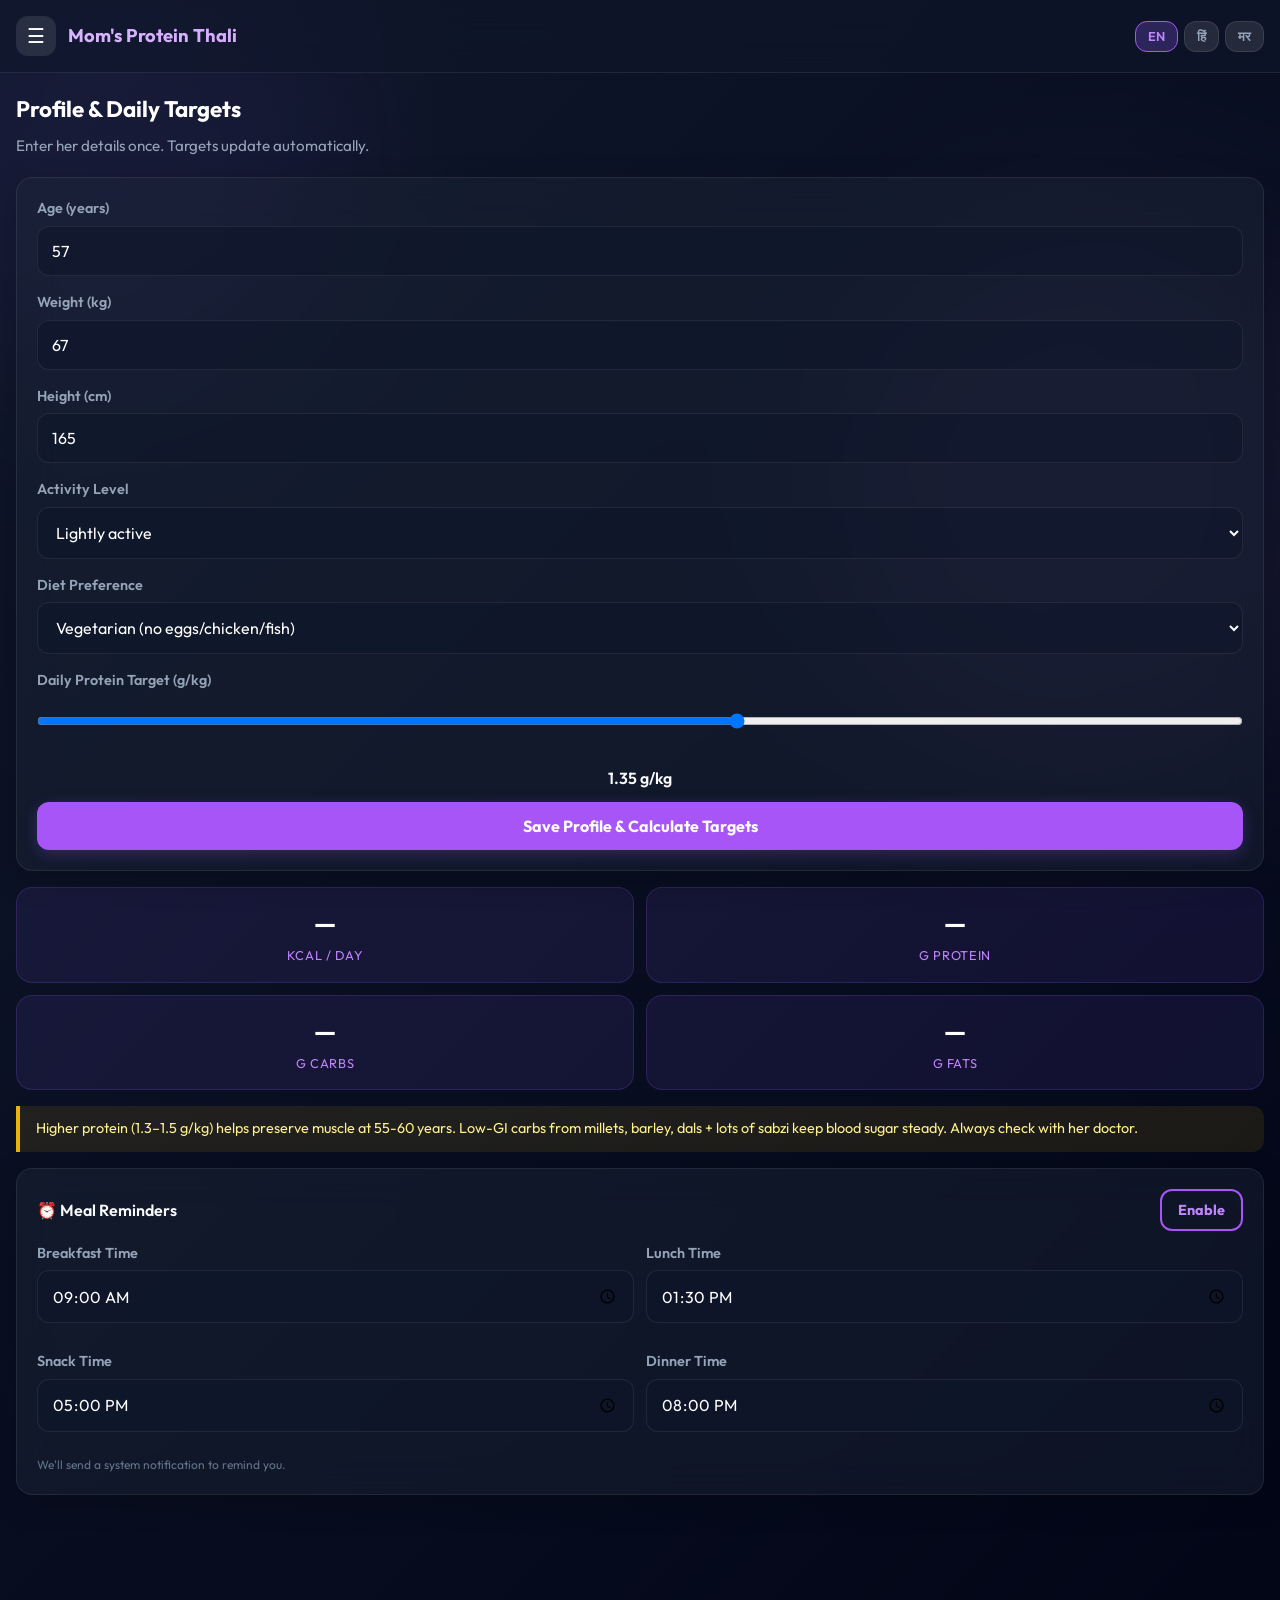
==== commit f5cd14e6: "refactor: integrate theme toggles natively into Food App menu and Gym App icon" ====
--- a/foodApp/index.html
+++ b/foodApp/index.html
@@ -135,13 +135,16 @@
     body.light-mode .theme-toggle .light-icon { display: block; }
     /* ----------------------------- */
 
+
+    /* Light Mode Contrast Fixes */
+    body.light-mode .note { color: #854d0e !important; }
+    body.light-mode { --accent-light: #7e22ce; --accent: #9333ea; }
+    body.light-mode .badge { color: #15803d; border-color: #15803d; }
+    
 </style>
 </head>
 <body>
-<button onclick="toggleTheme()" class="theme-toggle" aria-label="Toggle Theme">
-  <i class="fas fa-moon dark-icon"></i>
-  <i class="fas fa-sun light-icon"></i>
-</button>
+
 <script>
   if (localStorage.getItem('theme') === 'light') {
     document.body.classList.add('light-mode');
@@ -175,6 +178,7 @@
     <a href="#" data-sec="planner" onclick="showSec('planner')">📅 Daily Planner</a>
     <a href="#" data-sec="tracker" onclick="showSec('tracker')">📊 Macro Tracker</a>
     <a href="#" data-sec="guide" onclick="showSec('guide')">💡 Guide & Tips</a>
+    <a href="#" onclick="toggleTheme(); return false;">🌗 Toggle Theme</a>
   </nav>
   <div style="padding:16px;font-size:12px;color:#94a3b8;border-top:1px solid #e2e8f0">All data stays private in your browser</div>
 </div>
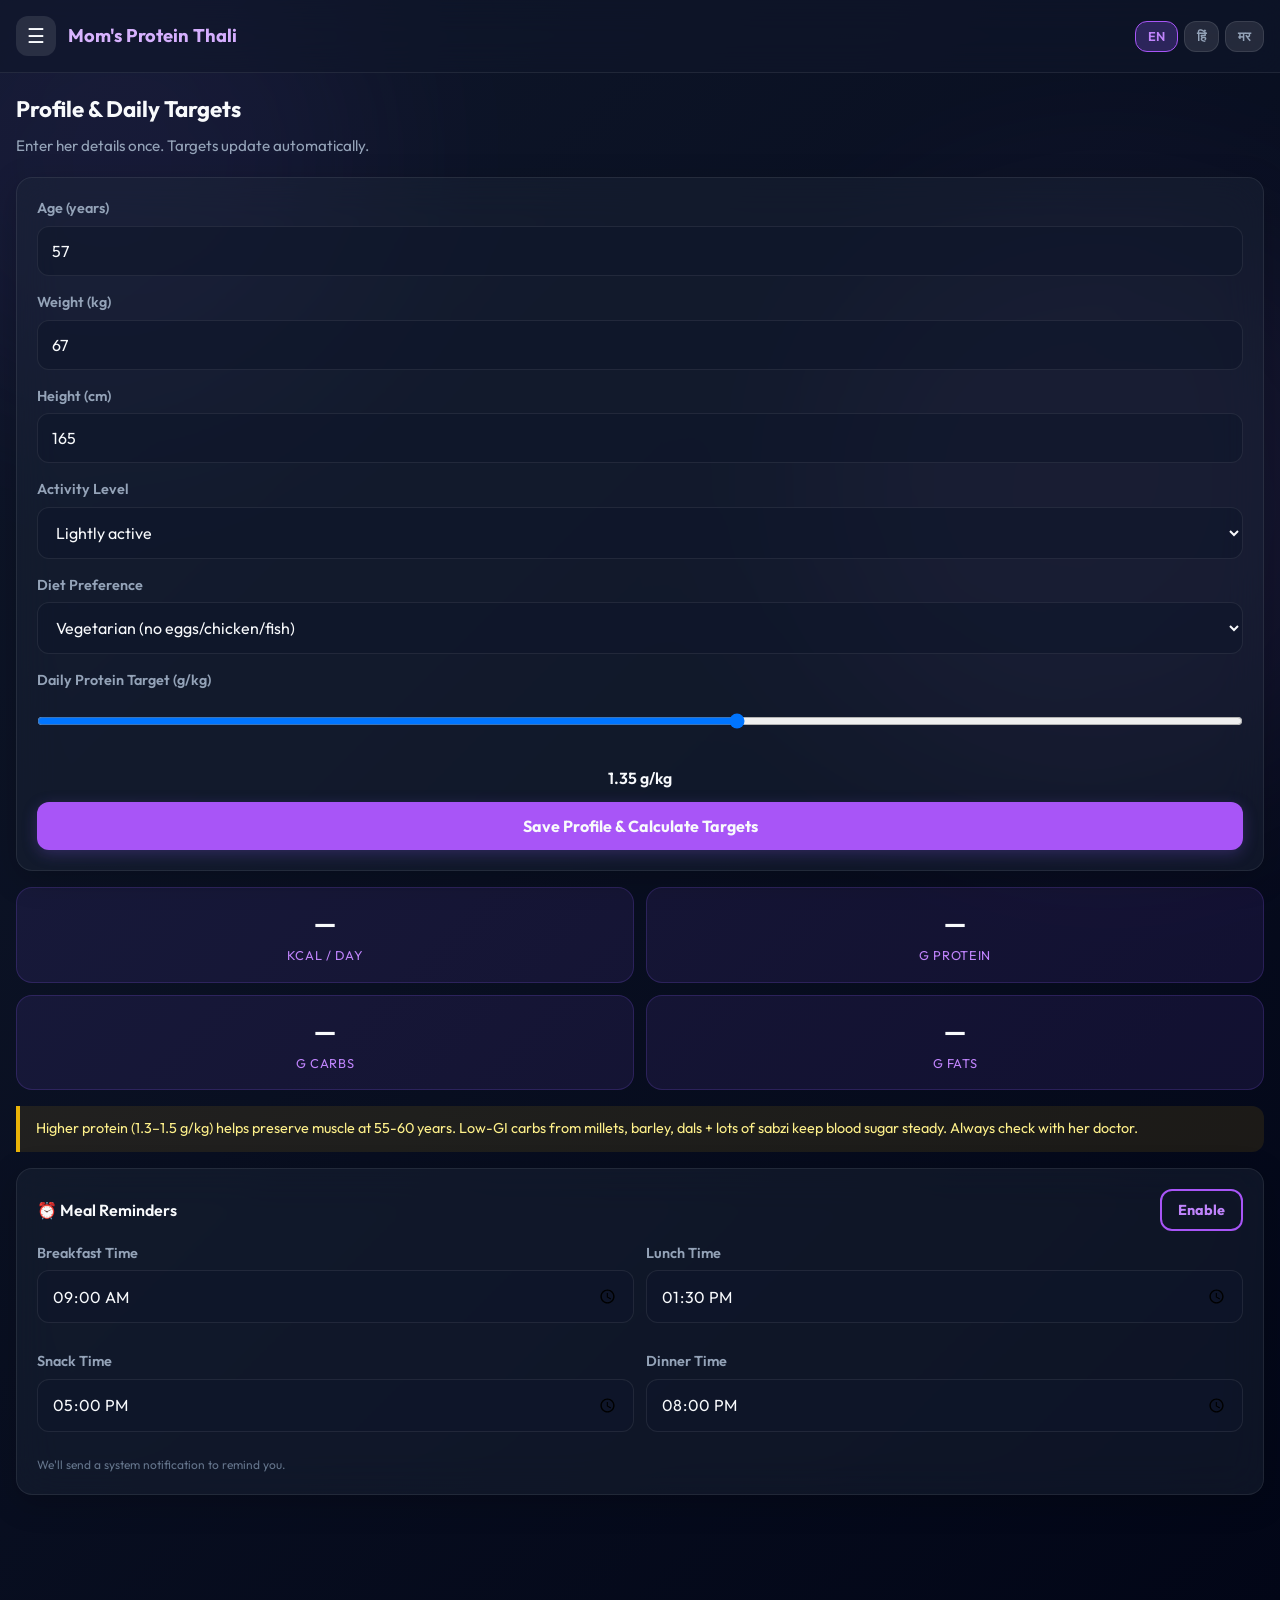
==== commit 93c456f6: "fix: resolve finicky text colors and rendering across all apps in Light Mode" ====
--- a/foodApp/index.html
+++ b/foodApp/index.html
@@ -24,30 +24,30 @@
 .blob-2{bottom:10%;right:-10%;width:600px;height:600px;background:rgba(192,132,252,0.15);border-radius:50%;animation-delay:-5s;}
 @keyframes float { 0% { transform:translate(0,0) scale(1); } 100% { transform:translate(50px,30px) scale(1.1); } }
 
-.header{background:rgba(15,23,42,0.6);backdrop-filter:blur(20px);-webkit-backdrop-filter:blur(20px);color:white;padding:16px;display:flex;align-items:center;gap:12px;position:sticky;top:0;z-index:100;border-bottom:1px solid var(--card-border);}
+.header{background:rgba(15,23,42,0.6);backdrop-filter:blur(20px);-webkit-backdrop-filter:blur(20px);color: var(--text-main);padding:16px;display:flex;align-items:center;gap:12px;position:sticky;top:0;z-index:100;border-bottom:1px solid var(--card-border);}
 .header h1{font-size:1.15rem;font-weight:700;flex:1;background:linear-gradient(to right,#d8b4fe,#c084fc);-webkit-background-clip:text;-webkit-text-fill-color:transparent;}
-.menu-btn{background:rgba(255,255,255,.1);border:none;color:white;width:40px;height:40px;border-radius:12px;font-size:20px;cursor:pointer;transition:background 0.2s;}
+.menu-btn{background:rgba(255,255,255,.1);border:none;color: var(--text-main);width:40px;height:40px;border-radius:12px;font-size:20px;cursor:pointer;transition:background 0.2s;}
 .menu-btn:hover{background:rgba(255,255,255,.2);}
 .lang-btns{display:flex;gap:6px}
 .lang-btn{background:rgba(255,255,255,.1);border:1px solid rgba(255,255,255,0.1);color:var(--text-muted);padding:6px 12px;border-radius:12px;font-size:0.8rem;font-family:'Outfit';font-weight:600;cursor:pointer;transition:all 0.2s;}
 .lang-btn.active{background:var(--accent-glow);color:var(--accent-light);border-color:var(--accent);}
 .sidebar{position:fixed;top:0;left:-280px;width:280px;height:100%;background:rgba(15,23,42,0.95);backdrop-filter:blur(30px);-webkit-backdrop-filter:blur(30px);z-index:200;transition:left .3s cubic-bezier(0.4,0,0.2,1);border-right:1px solid var(--card-border);display:flex;flex-direction:column}
 .sidebar.open{left:0}
-.sidebar-header{background:rgba(255,255,255,0.05);color:white;padding:24px 16px;font-weight:700;font-size:1.2rem;border-bottom:1px solid var(--card-border);}
+.sidebar-header{background: var(--card-border);color: var(--text-main);padding:24px 16px;font-weight:700;font-size:1.2rem;border-bottom:1px solid var(--card-border);}
 .sidebar nav{flex:1;padding:12px 0}
 .sidebar a{display:flex;align-items:center;gap:12px;padding:16px 20px;color:var(--text-muted);text-decoration:none;font-size:1rem;font-weight:500;border-left:4px solid transparent;transition:all 0.2s;}
-.sidebar a.active{background:rgba(139,92,246,0.1);color:white;border-left-color:var(--accent);}
+.sidebar a.active{background:rgba(139,92,246,0.1);color: var(--text-main);border-left-color:var(--accent);}
 .overlay{position:fixed;inset:0;background:rgba(0,0,0,.6);backdrop-filter:blur(4px);z-index:150;display:none}
 .overlay.show{display:block}
 .section{display:none;padding:20px 16px;position:relative;z-index:10;}
 .section.active{display:block}
-h2{font-size:1.4rem;font-weight:700;margin-bottom:8px;color:white;}
+h2{font-size:1.4rem;font-weight:700;margin-bottom:8px;color: var(--text-main);}
 .sub{color:var(--text-muted);font-size:0.95rem;margin-bottom:20px}
 .card{background:var(--card-bg);backdrop-filter:blur(20px);-webkit-backdrop-filter:blur(20px);border-radius:16px;padding:20px;margin-bottom:16px;border:1px solid var(--card-border);box-shadow:0 8px 32px rgba(0,0,0,0.2);}
 label{display:block;font-size:0.9rem;font-weight:600;color:var(--text-muted);margin-bottom:6px}
-input,select,textarea{width:100%;padding:14px;border:1px solid var(--card-border);border-radius:12px;font-size:1rem;font-family:'Outfit';margin-bottom:16px;background:rgba(15,23,42,0.6);color:white;outline:none;transition:all 0.3s;}
+input,select,textarea{width:100%;padding:14px;border:1px solid var(--card-border);border-radius:12px;font-size:1rem;font-family:'Outfit';margin-bottom:16px;background:rgba(15,23,42,0.6);color: var(--text-main);outline:none;transition:all 0.3s;}
 input:focus,select:focus,textarea:focus{border-color:var(--accent);box-shadow:0 0 15px var(--accent-glow);background:rgba(15,23,42,0.8);}
-.btn{display:inline-block;background:var(--accent);color:white;border:none;padding:14px 20px;border-radius:12px;font-size:1rem;font-family:'Outfit';font-weight:700;cursor:pointer;text-align:center;transition:all 0.3s;box-shadow:0 4px 15px var(--accent-glow);}
+.btn{display:inline-block;background:var(--accent);color: var(--text-main);border:none;padding:14px 20px;border-radius:12px;font-size:1rem;font-family:'Outfit';font-weight:700;cursor:pointer;text-align:center;transition:all 0.3s;box-shadow:0 4px 15px var(--accent-glow);}
 .btn:hover{background:var(--accent-light);transform:translateY(-2px);box-shadow:0 6px 20px var(--accent-glow);}
 .btn:active{transform:scale(.98)}
 .btn-block{display:block;width:100%}
@@ -56,22 +56,22 @@
 .btn-sm{padding:10px 16px;font-size:0.9rem}
 .grid2{display:grid;grid-template-columns:1fr 1fr;gap:12px}
 .macro-box{background:rgba(139,92,246,0.1);border-radius:16px;padding:16px;text-align:center;border:1px solid rgba(139,92,246,0.2);}
-.macro-box .val{font-size:1.6rem;font-weight:700;color:white;}
+.macro-box .val{font-size:1.6rem;font-weight:700;color: var(--text-main);}
 .macro-box .lbl{font-size:0.8rem;color:var(--accent-light);text-transform:uppercase;letter-spacing:0.05em;margin-top:4px;}
 .meal-card{background:var(--card-bg);border:1px solid var(--card-border);border-radius:16px;padding:16px;margin-bottom:12px;cursor:pointer;transition:all 0.2s;}
 .meal-card:hover{border-color:var(--card-hover-border);background:var(--card-hover-bg);transform:translateY(-2px);}
-.meal-card h3{font-size:1.05rem;font-weight:700;margin-bottom:6px;color:white;}
+.meal-card h3{font-size:1.05rem;font-weight:700;margin-bottom:6px;color: var(--text-main);}
 .meal-card .macros{font-size:0.85rem;color:var(--text-muted)}
 .badge{display:inline-block;background:rgba(34,197,94,0.15);color:var(--green);font-size:0.75rem;font-family:'Outfit';font-weight:700;padding:4px 10px;border-radius:20px;border:1px solid rgba(34,197,94,0.3);}
 .filters{display:flex;flex-wrap:wrap;gap:10px;margin-bottom:20px}
 .filter-btn{padding:10px 16px;border-radius:12px;border:1px solid var(--card-border);background:rgba(15,23,42,0.5);font-size:0.9rem;font-family:'Outfit';font-weight:600;color:var(--text-muted);cursor:pointer;transition:all 0.2s;}
-.filter-btn:hover{color:white;}
-.filter-btn.active{background:var(--accent);color:white;border-color:var(--accent);box-shadow:0 4px 15px var(--accent-glow);}
+.filter-btn:hover{color: var(--text-main);}
+.filter-btn.active{background:var(--accent);color: var(--text-main);border-color:var(--accent);box-shadow:0 4px 15px var(--accent-glow);}
 .progress{height:12px;background:rgba(255,255,255,0.1);border-radius:6px;overflow:hidden;margin:10px 0;border:1px solid rgba(255,255,255,0.05);}
 .progress-bar{height:100%;background:linear-gradient(90deg,var(--accent),var(--accent-light));border-radius:6px;transition:width .4s cubic-bezier(0.4,0,0.2,1);box-shadow:0 0 10px var(--accent-glow);}
 .note{background:rgba(234,179,8,0.1);border-left:4px solid #eab308;padding:12px 16px;border-radius:0 12px 12px 0;font-size:0.9rem;margin:16px 0;color:#fef08a;}
 .hidden{display:none}
-.toast{position:fixed;bottom:24px;left:50%;transform:translateX(-50%);background:var(--accent);color:white;padding:14px 24px;border-radius:30px;font-size:0.95rem;font-weight:600;z-index:300;display:none;box-shadow:0 8px 25px var(--accent-glow);}
+.toast{position:fixed;bottom:24px;left:50%;transform:translateX(-50%);background:var(--accent);color: var(--text-main);padding:14px 24px;border-radius:30px;font-size:0.95rem;font-weight:600;z-index:300;display:none;box-shadow:0 8px 25px var(--accent-glow);}
 .toast.show{display:block;animation:slideUp 0.3s ease;}
 @keyframes slideUp{from{opacity:0;transform:translate(-50%,20px);}to{opacity:1;transform:translate(-50%,0);}}
 .qty{font-size:0.8rem;color:var(--text-muted);margin-top:6px}
@@ -79,19 +79,19 @@
   aspect-ratio:1;display:flex;align-items:center;justify-content:center;
   border-radius:12px;font-size:0.9rem;font-weight:500;
   cursor:pointer;position:relative;
-  color:var(--text-main);background:rgba(255,255,255,0.05);
+  color:var(--text-main);background: var(--card-border);
   border:1px solid transparent;padding:0;transition:all 0.2s;
 }
 .cal-day:hover{background:rgba(255,255,255,0.1);}
 .cal-day.other-month{color:rgba(255,255,255,0.2);background:transparent;}
 .cal-day.today{font-weight:700;border-color:var(--accent-light);color:var(--accent-light);}
-.cal-day.has-logs{font-weight:800;color:white;border-color:rgba(255,255,255,0.2);}
+.cal-day.has-logs{font-weight:800;color: var(--text-main);border-color:rgba(255,255,255,0.2);}
 .cal-day.has-logs::after{
   content:'';position:absolute;bottom:4px;left:50%;transform:translateX(-50%);
   width:6px;height:6px;border-radius:50%;background:var(--accent);box-shadow:0 0 5px var(--accent-glow);
 }
 .cal-day.selected{
-  background:var(--accent) !important;color:#fff !important;font-weight:700;box-shadow:0 4px 15px var(--accent-glow);border-color:var(--accent);
+  background:var(--accent) !important;color: var(--text-main); !important;font-weight:700;box-shadow:0 4px 15px var(--accent-glow);border-color:var(--accent);
 }
 .cal-day.selected.has-logs::after{background:#fff;box-shadow:none;}
 
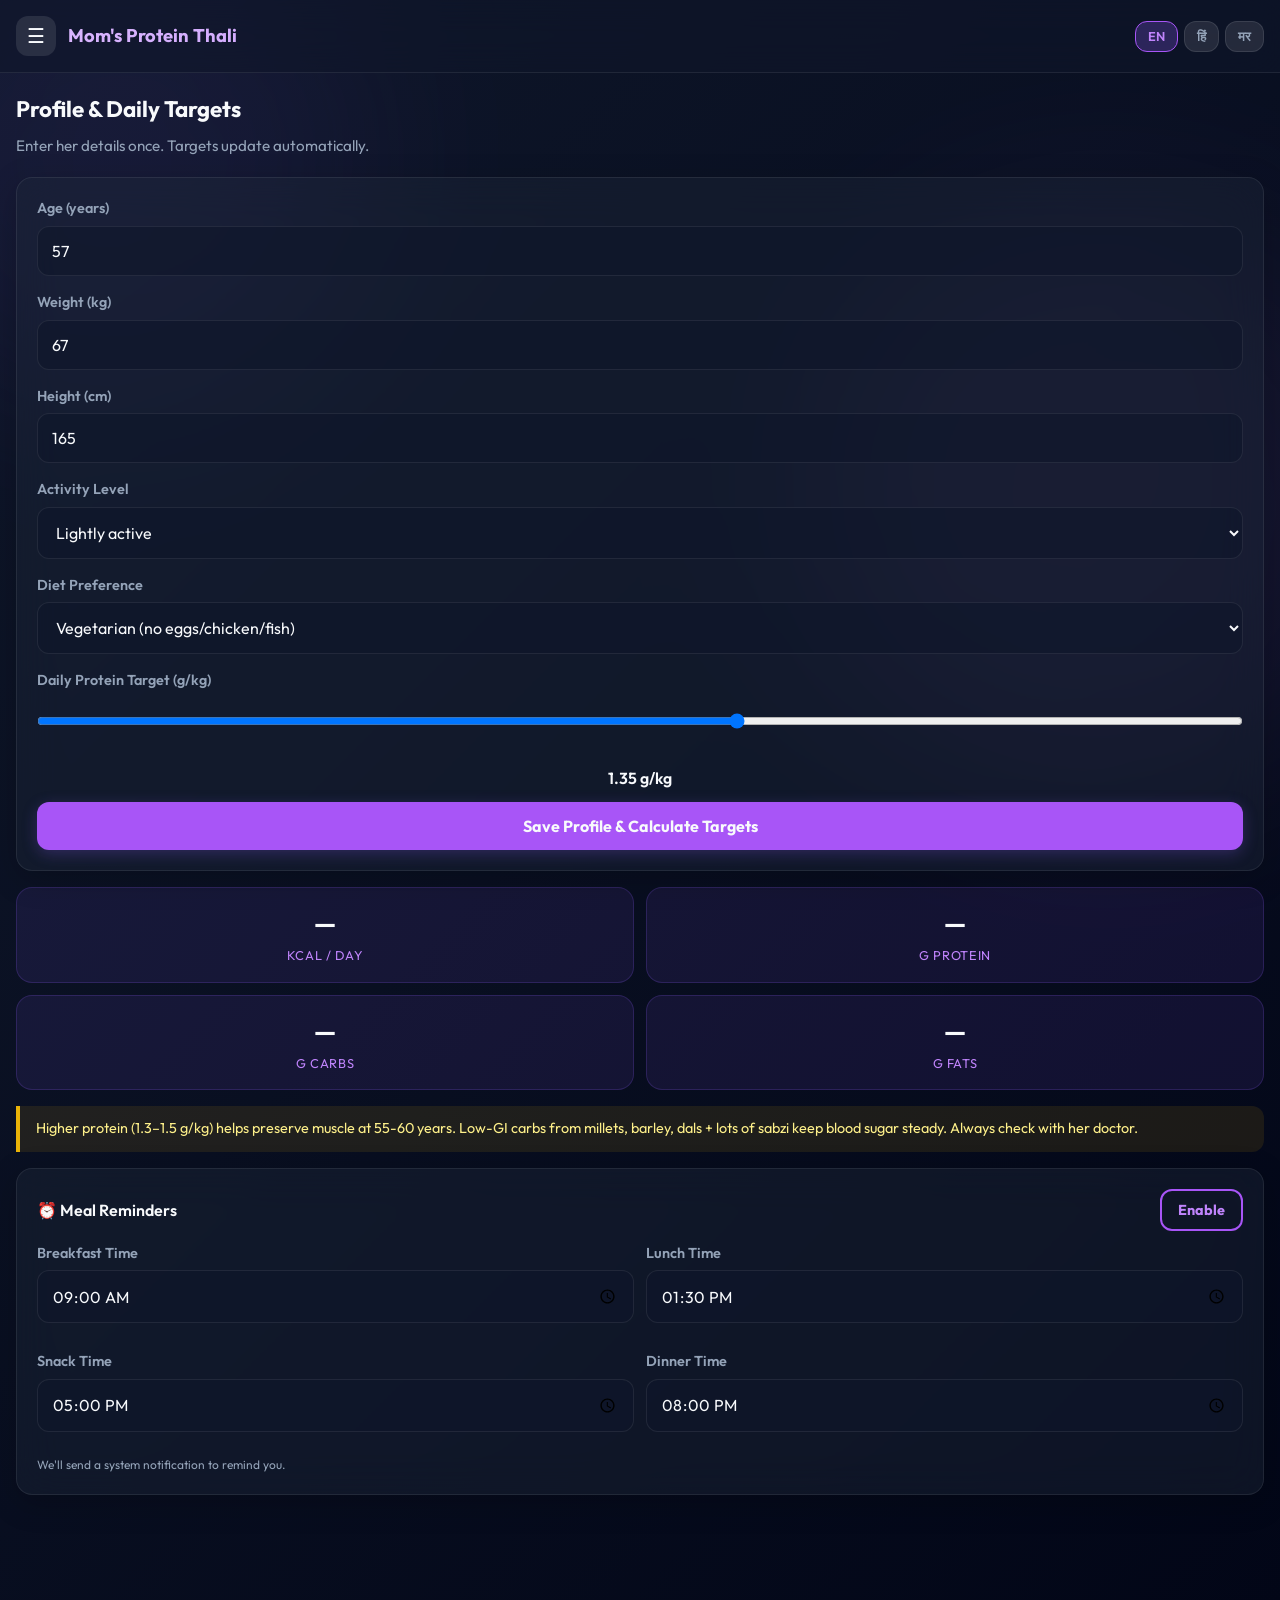
==== commit aea72f19: "refactor: migrate all inline template styles to responsive CSS classes for Food and Plant Apps" ====
--- a/foodApp/index.html
+++ b/foodApp/index.html
@@ -136,6 +136,46 @@
     /* ----------------------------- */
 
 
+    
+    /* --- Semantic Classes (Replacing Inline Styles) --- */
+    .text-xs-muted { font-size: 12px; color: var(--text-muted); }
+    .text-sm-muted { font-size: 13px; color: var(--text-muted); }
+    .border-top-muted { border-top: 1px solid var(--card-border); }
+    .margin-top-8 { margin-top: 8px; }
+    .margin-top-10 { margin-top: 10px; }
+    .margin-bottom-10 { margin-bottom: 10px; }
+    
+    .status-badge { font-size: 13px; color: var(--text-muted); margin-bottom: 10px; padding: 8px 12px; background: rgba(255,255,255,0.05); border-radius: 10px; border: 1px solid var(--card-border); }
+    body.light-mode .status-badge { background: #f1f5f9; color: #64748b; border-color: #e2e8f0; }
+    
+    .cal-nav-btn { background: rgba(255,255,255,0.05); border: 1px solid var(--card-border); border-radius: 8px; width: 36px; height: 36px; font-size: 18px; cursor: pointer; color: var(--text-main); }
+    body.light-mode .cal-nav-btn { background: #f1f5f9; color: #0f172a; border-color: #e2e8f0; }
+    
+    .cal-weekdays { display: grid; grid-template-columns: repeat(7,1fr); text-align: center; font-size: 11px; color: var(--text-muted); font-weight: 600; margin-bottom: 4px; }
+    .cal-legend { display: flex; gap: 12px; margin-top: 10px; font-size: 11px; color: var(--text-muted); justify-content: center; }
+    
+    .dot { display: inline-block; width: 8px; height: 8px; border-radius: 50%; margin-right: 4px; }
+    .dot-orange { background: #f97316; }
+    .dot-red { background: #ea580c; }
+    
+    .input-readonly { background: rgba(255,255,255,0.05) !important; color: var(--text-muted) !important; }
+    body.light-mode .input-readonly { background: #f8fafc !important; color: #64748b !important; }
+    
+    .success-box { background: rgba(34,197,94,0.1); border-radius: 10px; padding: 10px; margin-top: 8px; font-size: 13px; color: var(--text-main); border: 1px solid rgba(34,197,94,0.2); }
+    body.light-mode .success-box { background: #f0fdf4; color: #166534; border-color: #bbf7d0; }
+    
+    .modal-desc { font-size: 14px; color: var(--text-muted); margin-bottom: 10px; }
+    .btn-close-modal { margin-top: 8px; background: rgba(255,255,255,0.05); border: 1px solid var(--card-border); padding: 10px; border-radius: 10px; color: var(--text-main); cursor: pointer; width: 100%; transition: all 0.2s; }
+    body.light-mode .btn-close-modal { background: #f1f5f9; color: #0f172a; border-color: #e2e8f0; }
+    
+    .empty-state { color: var(--text-muted); padding: 20px; text-align: center; font-style: italic; }
+    
+    .btn-delete-small { background: rgba(239,68,68,0.1); color: #ef4444; border: 1px solid rgba(239,68,68,0.2); border-radius: 8px; padding: 6px 10px; font-size: 13px; cursor: pointer; flex-shrink: 0; transition: all 0.2s; }
+    body.light-mode .btn-delete-small { background: #fef2f2; color: #ef4444; border-color: #fca5a5; }
+    
+    .btn-remove-log { background: none; border: none; color: #ef4444; font-size: 16px; padding: 0 6px; cursor: pointer; transition: all 0.2s; }
+    .btn-remove-log:hover { transform: scale(1.1); }
+
     /* Light Mode Contrast Fixes */
     body.light-mode .note { color: #854d0e !important; }
     body.light-mode { --accent-light: #7e22ce; --accent: #9333ea; }
@@ -180,7 +220,7 @@
     <a href="#" data-sec="guide" onclick="showSec('guide')">💡 Guide & Tips</a>
     <a href="#" onclick="toggleTheme(); return false;">🌗 Toggle Theme</a>
   </nav>
-  <div style="padding:16px;font-size:12px;color:#94a3b8;border-top:1px solid #e2e8f0">All data stays private in your browser</div>
+  <div class="text-xs-muted border-top-muted" style="padding:16px;">All data stays private in your browser</div>
 </div>
 
 <!-- PROFILE -->
@@ -243,7 +283,7 @@
         <input type="time" id="rem-di" value="20:00" onchange="saveReminders()">
       </div>
     </div>
-    <div style="font-size:12px;color:#64748b;margin-top:8px">We'll send a system notification to remind you.</div>
+    <div class="text-xs-muted margin-top-8">We'll send a system notification to remind you.</div>
   </div>
 </div>
 
@@ -251,7 +291,7 @@
 <div class="section" id="sec-recipes">
   <h2 id="t-recipes">Recipes Library</h2>
   <p class="sub" id="t-recipes-sub">Tap a recipe → view quantities → Add to Plan</p>
-  <div id="db-status" style="font-size:13px;color:#64748b;margin-bottom:10px;padding:8px 12px;background:#f1f5f9;border-radius:10px;">
+  <div id="db-status" class="status-badge">
     Your food database: <strong id="db-count">0</strong> custom items saved
   </div>
   <div class="filters">
@@ -358,17 +398,17 @@
   <!-- CALENDAR -->
   <div class="card" style="padding:12px">
     <div style="display:flex;align-items:center;justify-content:space-between;margin-bottom:10px">
-      <button type="button" onclick="calPrevMonth()" style="background:#f1f5f9;border:none;border-radius:8px;width:36px;height:36px;font-size:18px;cursor:pointer">‹</button>
+      <button type="button" onclick="calPrevMonth()" class="cal-nav-btn">‹</button>
       <div id="cal-month-label" style="font-weight:700;font-size:16px"></div>
-      <button type="button" onclick="calNextMonth()" style="background:#f1f5f9;border:none;border-radius:8px;width:36px;height:36px;font-size:18px;cursor:pointer">›</button>
+      <button type="button" onclick="calNextMonth()" class="cal-nav-btn">›</button>
     </div>
-    <div id="cal-weekdays" style="display:grid;grid-template-columns:repeat(7,1fr);text-align:center;font-size:11px;color:#94a3b8;font-weight:600;margin-bottom:4px">
+    <div id="cal-weekdays" class="cal-weekdays">
       <div>Su</div><div>Mo</div><div>Tu</div><div>We</div><div>Th</div><div>Fr</div><div>Sa</div>
     </div>
     <div id="cal-days" style="display:grid;grid-template-columns:repeat(7,1fr);gap:3px"></div>
-    <div style="display:flex;gap:12px;margin-top:10px;font-size:11px;color:#64748b;justify-content:center">
-      <span><span style="display:inline-block;width:8px;height:8px;border-radius:50%;background:#f97316;margin-right:4px"></span> Has logs</span>
-      <span><span style="display:inline-block;width:8px;height:8px;border-radius:50%;background:#ea580c;margin-right:4px"></span> Selected</span>
+    <div class="cal-legend">
+      <span><span class="dot dot-orange"></span> Has logs</span>
+      <span><span class="dot dot-red"></span> Selected</span>
     </div>
     <!-- hidden field so existing code still works -->
     <input type="hidden" id="trackDate">
@@ -388,7 +428,7 @@
   <!-- LOG FROM MY DATABASE WITH QUANTITY -->
   <div class="card">
     <div style="font-weight:600;margin-bottom:8px" id="t-logdb">📋 Log from My Foods Database</div>
-    <p style="font-size:13px;color:#64748b;margin-bottom:10px" id="t-logdb-sub">Select a food you saved, enter how much you actually ate, and macros will scale automatically.</p>
+    <p class="text-sm-muted margin-bottom-10" id="t-logdb-sub">Select a food you saved, enter how much you actually ate, and macros will scale automatically.</p>
     
     <label id="l-dbfood">Select Food</label>
     <select id="db-food-select" onchange="onDbFoodSelect()">
@@ -403,12 +443,12 @@
         </div>
         <div>
           <label id="l-dbunit">Unit</label>
-          <input type="text" id="db-unit" readonly style="background:#f8fafc">
+          <input type="text" id="db-unit" readonly class="input-readonly">
         </div>
       </div>
-      <div style="background:#f0fdf4;border-radius:10px;padding:10px;margin-top:8px;font-size:13px">
-        <div id="db-base-info" style="color:#64748b;margin-bottom:4px"></div>
-        <div id="db-scaled-info" style="font-weight:600;color:#166534"></div>
+      <div class="success-box">
+        <div id="db-base-info" class="text-sm-muted margin-bottom-10"></div>
+        <div id="db-scaled-info" class="text-sm-muted font-bold"></div>
       </div>
       <button class="btn btn-block" style="margin-top:10px" onclick="logScaledFood()" id="btn-logscaled">Add Scaled Amount to Log</button>
     </div>
@@ -432,7 +472,7 @@
     <p><strong>Why higher protein?</strong><br>At 55-60 years, the body needs more protein (1.2–1.5 g/kg) to maintain muscle and strength.</p>
     <p style="margin-top:10px"><strong>Best low-GI Indian choices:</strong><br>• Millets: jowar, bajra, ragi, foxtail<br>• Barley (jau), whole dals, moong, chana<br>• Lots of non-starchy sabzi (lauki, bhindi, palak, methi)<br>• Paneer, soya, hung curd, sprouts</p>
     <p style="margin-top:10px"><strong>Simple rules:</strong><br>1. Eat protein + veggies first, then carbs<br>2. Use minimal oil / non-stick<br>3. Add lemon & spices for taste without calories<br>4. Stay consistent – small daily wins matter most</p>
-    <p style="margin-top:10px;font-size:13px;color:#64748b">This is not medical advice. Please consult her doctor if she has diabetes, kidney issues or any health concerns.</p>
+    <p class="text-sm-muted margin-top-10">This is not medical advice. Please consult her doctor if she has diabetes, kidney issues or any health concerns.</p>
   </div>
 </div>
 
@@ -441,14 +481,14 @@
   <div style="background:white;border-radius:16px;padding:20px;max-width:400px;margin:40px auto">
     <h3 id="m-title" style="font-size:18px;margin-bottom:8px"></h3>
     <div id="m-badge" style="margin-bottom:8px"></div>
-    <p id="m-desc" style="font-size:14px;color:#475569;margin-bottom:10px"></p>
+    <p id="m-desc" class="modal-desc"></p>
     <div class="qty" id="m-qty"></div>
     <div style="margin:12px 0;font-size:14px">
       <strong id="m-macros"></strong>
     </div>
     <button class="btn btn-block" onclick="addToPlanFromModal()" id="m-add">Add to Plan</button>
     <button class="btn btn-outline btn-block" style="margin-top:8px" onclick="openYT()" id="m-yt">▶ Watch on YouTube</button>
-    <button class="btn-outline btn-block" style="margin-top:8px;background:#f1f5f9;border:none;padding:10px;border-radius:10px" onclick="closeModal()">Close</button>
+    <button class="btn-outline btn-block" class="btn-close-modal" onclick="closeModal()">Close</button>
   </div>
 </div>
 
@@ -554,7 +594,7 @@
   document.getElementById('sidebar').classList.toggle('open');
   document.getElementById('overlay').classList.toggle('show');
 }
-function showSec(id){
+function showSec(id, skipSave){ if(!skipSave) localStorage.setItem("foodAppActiveSec", id);
   document.querySelectorAll('.section').forEach(s=>s.classList.remove('active'));
   document.getElementById('sec-'+id).classList.add('active');
   document.querySelectorAll('.sidebar a').forEach(a=>{
@@ -777,7 +817,7 @@
   list.innerHTML = '';
   const filtered = getFilteredMeals(currentFilter);
   if (filtered.length === 0) {
-    list.innerHTML = '<p style="color:#94a3b8;padding:20px;text-align:center">No recipes match current filters.</p>';
+    list.innerHTML = '<p class="empty-state">No recipes match current filters.</p>';
     return;
   }
   filtered.forEach(m=>{
@@ -1097,7 +1137,7 @@
   updateDbCount();
 
   if (customFoods.length === 0) {
-    list.innerHTML = '<p style="color:#94a3b8;padding:12px 0">No custom foods yet. Add your first item above.</p>';
+    list.innerHTML = '<p class="empty-state" style="padding:12px 0;">No custom foods yet. Add your first item above.</p>';
     return;
   }
 
@@ -1107,12 +1147,12 @@
     return `<div style="padding:12px 0;border-bottom:1px solid #f1f5f9;display:flex;justify-content:space-between;align-items:flex-start;gap:10px">
       <div>
         <div style="font-weight:600">${name}</div>
-        <div style="font-size:12px;color:#64748b;margin-top:2px">Serving: <strong>${serv}</strong></div>
-        <div style="font-size:12px;color:#64748b;margin-top:2px">
+        <div class="text-xs-muted margin-top-8">Serving: <strong>${serv}</strong></div>
+        <div class="text-xs-muted margin-top-8">
           P ${item.p}g &nbsp;•&nbsp; C ${item.c}g &nbsp;•&nbsp; F ${item.f}g &nbsp;•&nbsp; ${item.k} kcal
         </div>
       </div>
-      <button onclick="deleteMyFood(${idx})" style="background:#fef2f2;color:#ef4444;border:none;border-radius:8px;padding:6px 10px;font-size:13px;cursor:pointer;flex-shrink:0">Delete</button>
+      <button onclick="deleteMyFood(${idx})" class="btn-delete-small">Delete</button>
     </div>`;
   }).join('');
 }
@@ -1424,14 +1464,14 @@
   // Log list (only for selected date)
   const ll = document.getElementById('logList');
   if(dayLog.length===0) {
-    ll.innerHTML = '<em style="color:#94a3b8">No items logged for this date</em>';
+    ll.innerHTML = '<em class="empty-state">No items logged for this date</em>';
   } else {
     ll.innerHTML = dayLog.map((m)=>{
       const nm = (m.name && m.name[lang]) || m.name?.en || 'Item';
       const note = m.note ? ` (${m.note})` : '';
       return `<div style="padding:6px 0;border-bottom:1px solid #f1f5f9;display:flex;justify-content:space-between;align-items:center">
         <span>${nm}${note} — ${m.p}p / ${m.k}kcal</span>
-        <button onclick="removeLogItem(${m.originalIdx})" style="background:none;border:none;color:#ef4444;font-size:16px;padding:0 6px;cursor:pointer">×</button>
+        <button onclick="removeLogItem(${m.originalIdx})" class="btn-remove-log">×</button>
       </div>`;
     }).join('');
   }
@@ -1562,6 +1602,9 @@
   calViewMonth = parseInt(parts[1], 10) - 1;
 })();
 loadProfile();
+  const savedSec = localStorage.getItem("foodAppActiveSec");
+  if (savedSec) showSec(savedSec, true);
+
 loadReminders();
 loadLog();
 loadCustomFoods();
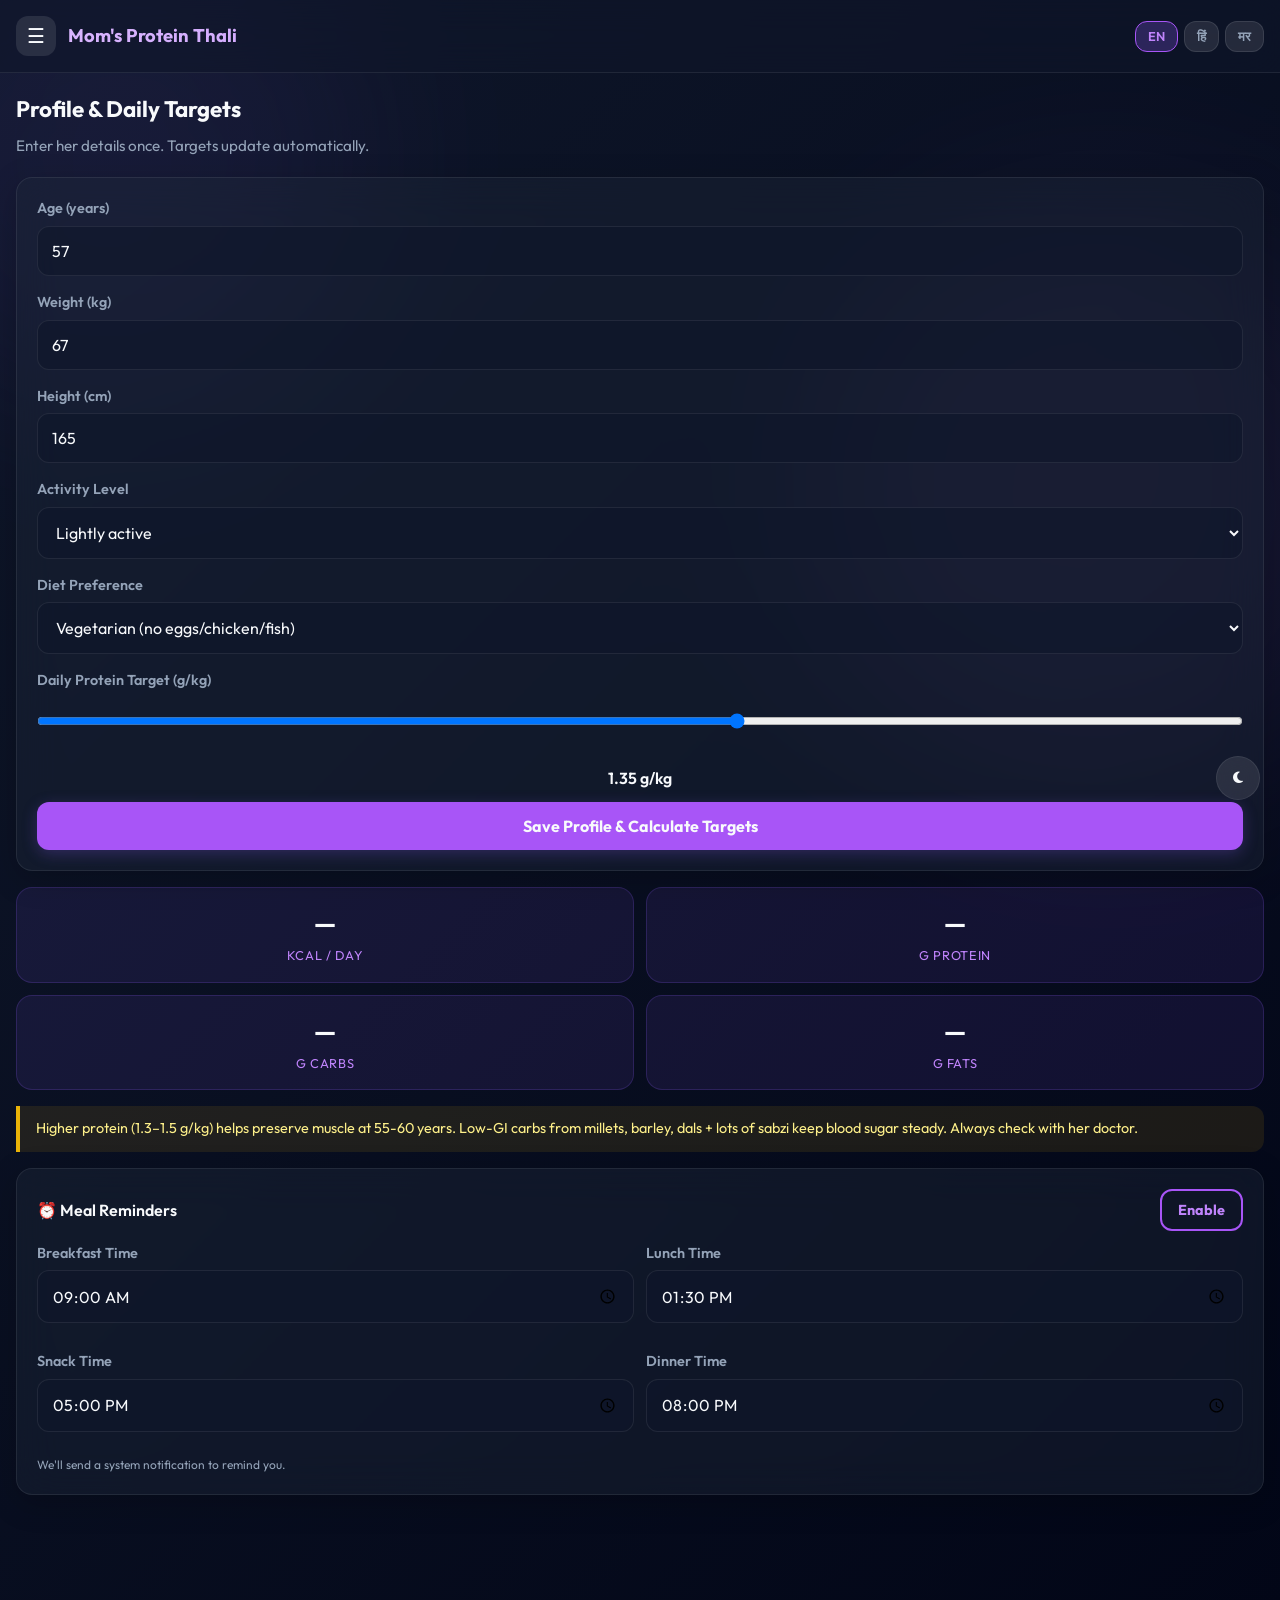
==== commit 8b2da6b7: "Add theme toggles, fix light-mode contrast, add remove-set to gym portal: fix light-mode h1 gradient" ====
--- a/foodApp/index.html
+++ b/foodApp/index.html
@@ -16,6 +16,7 @@
   --text-main: #f8fafc; --text-muted: #94a3b8;
   --accent: #a855f7; --accent-light: #c084fc; --accent-glow: rgba(139, 92, 246, 0.25);
   --green: #22c55e;
+  --modal-bg: #1e293b;
 }
 *{box-sizing:border-box;margin:0;padding:0}
 body{font-family:'Outfit',-apple-system,BlinkMacSystemFont,sans-serif;background:linear-gradient(135deg,var(--bg-gradient-start) 0%,var(--bg-gradient-end) 100%);color:var(--text-main);line-height:1.5;padding-bottom:80px;min-height:100vh;overflow-x:hidden;}
@@ -91,7 +92,7 @@
   width:6px;height:6px;border-radius:50%;background:var(--accent);box-shadow:0 0 5px var(--accent-glow);
 }
 .cal-day.selected{
-  background:var(--accent) !important;color: var(--text-main); !important;font-weight:700;box-shadow:0 4px 15px var(--accent-glow);border-color:var(--accent);
+  background:var(--accent) !important;color:#fff !important;font-weight:700;box-shadow:0 4px 15px var(--accent-glow);border-color:var(--accent);
 }
 .cal-day.selected.has-logs::after{background:#fff;box-shadow:none;}
 
@@ -109,6 +110,7 @@
       --text: #0f172a; /* plant app */
       --text-muted: #475569;
       --muted2: #475569; /* plant app */
+      --modal-bg: #ffffff;
     }
     body.light-mode .header { background: rgba(255, 255, 255, 0.6); color: #0f172a; border-color: rgba(0,0,0,0.1); }
     body.light-mode .header h1 { -webkit-text-fill-color: #0f172a; background: none; }
@@ -178,12 +180,22 @@
 
     /* Light Mode Contrast Fixes */
     body.light-mode .note { color: #854d0e !important; }
+    body.light-mode .filter-btn { background: rgba(0,0,0,0.04); border-color: rgba(0,0,0,0.1); }
+    body.light-mode .filter-btn.active { background: var(--accent); color: #ffffff; border-color: var(--accent); }
+    body.light-mode .lang-btn { background: rgba(0,0,0,0.04); border-color: rgba(0,0,0,0.1); }
+    body.light-mode .menu-btn { background: rgba(0,0,0,0.05); }
+    body.light-mode .progress { background: rgba(0,0,0,0.08); border-color: rgba(0,0,0,0.05); }
     body.light-mode { --accent-light: #7e22ce; --accent: #9333ea; }
     body.light-mode .badge { color: #15803d; border-color: #15803d; }
     
 </style>
 </head>
 <body>
+
+<button onclick="toggleTheme()" class="theme-toggle" aria-label="Toggle Theme">
+  <i class="fas fa-moon dark-icon"></i>
+  <i class="fas fa-sun light-icon"></i>
+</button>
 
 <script>
   if (localStorage.getItem('theme') === 'light') {
@@ -218,7 +230,6 @@
     <a href="#" data-sec="planner" onclick="showSec('planner')">📅 Daily Planner</a>
     <a href="#" data-sec="tracker" onclick="showSec('tracker')">📊 Macro Tracker</a>
     <a href="#" data-sec="guide" onclick="showSec('guide')">💡 Guide & Tips</a>
-    <a href="#" onclick="toggleTheme(); return false;">🌗 Toggle Theme</a>
   </nav>
   <div class="text-xs-muted border-top-muted" style="padding:16px;">All data stays private in your browser</div>
 </div>
@@ -295,11 +306,11 @@
     Your food database: <strong id="db-count">0</strong> custom items saved
   </div>
   <div class="filters">
-    <button class="filter-btn active" onclick="filterMeals('all')">All</button>
-    <button class="filter-btn" onclick="filterMeals('breakfast')">Breakfast</button>
-    <button class="filter-btn" onclick="filterMeals('lunch')">Lunch</button>
-    <button class="filter-btn" onclick="filterMeals('dinner')">Dinner</button>
-    <button class="filter-btn" onclick="filterMeals('snack')">Snacks</button>
+    <button class="filter-btn active" onclick="filterMeals('all', event)">All</button>
+    <button class="filter-btn" onclick="filterMeals('breakfast', event)">Breakfast</button>
+    <button class="filter-btn" onclick="filterMeals('lunch', event)">Lunch</button>
+    <button class="filter-btn" onclick="filterMeals('dinner', event)">Dinner</button>
+    <button class="filter-btn" onclick="filterMeals('snack', event)">Snacks</button>
   </div>
   <button class="btn btn-block" style="margin-bottom:14px" onclick="generateRecipe()" id="btn-gen">✨ Generate New Recipe (uses your ingredients)</button>
   <div id="recipeList"></div>
@@ -478,7 +489,7 @@
 
 <!-- Recipe Detail Modal -->
 <div id="modal" style="display:none;position:fixed;inset:0;background:rgba(0,0,0,.5);z-index:250;padding:20px;overflow:auto">
-  <div style="background:white;border-radius:16px;padding:20px;max-width:400px;margin:40px auto">
+  <div style="background:var(--modal-bg);color:var(--text-main);border-radius:16px;padding:20px;max-width:400px;margin:40px auto;border:1px solid var(--card-border)">
     <h3 id="m-title" style="font-size:18px;margin-bottom:8px"></h3>
     <div id="m-badge" style="margin-bottom:8px"></div>
     <p id="m-desc" class="modal-desc"></p>
@@ -488,7 +499,7 @@
     </div>
     <button class="btn btn-block" onclick="addToPlanFromModal()" id="m-add">Add to Plan</button>
     <button class="btn btn-outline btn-block" style="margin-top:8px" onclick="openYT()" id="m-yt">▶ Watch on YouTube</button>
-    <button class="btn-outline btn-block" class="btn-close-modal" onclick="closeModal()">Close</button>
+    <button class="btn-close-modal" onclick="closeModal()">Close</button>
   </div>
 </div>
 
@@ -806,10 +817,10 @@
 }
 
 // ========== RECIPES ==========
-function filterMeals(cat){
+function filterMeals(cat, evt){
   currentFilter = cat;
   document.querySelectorAll('.filter-btn').forEach(b=>b.classList.remove('active'));
-  if (event && event.target) event.target.classList.add('active');
+  if (evt && evt.target) evt.target.classList.add('active');
   renderRecipes();
 }
 function renderRecipes(){
